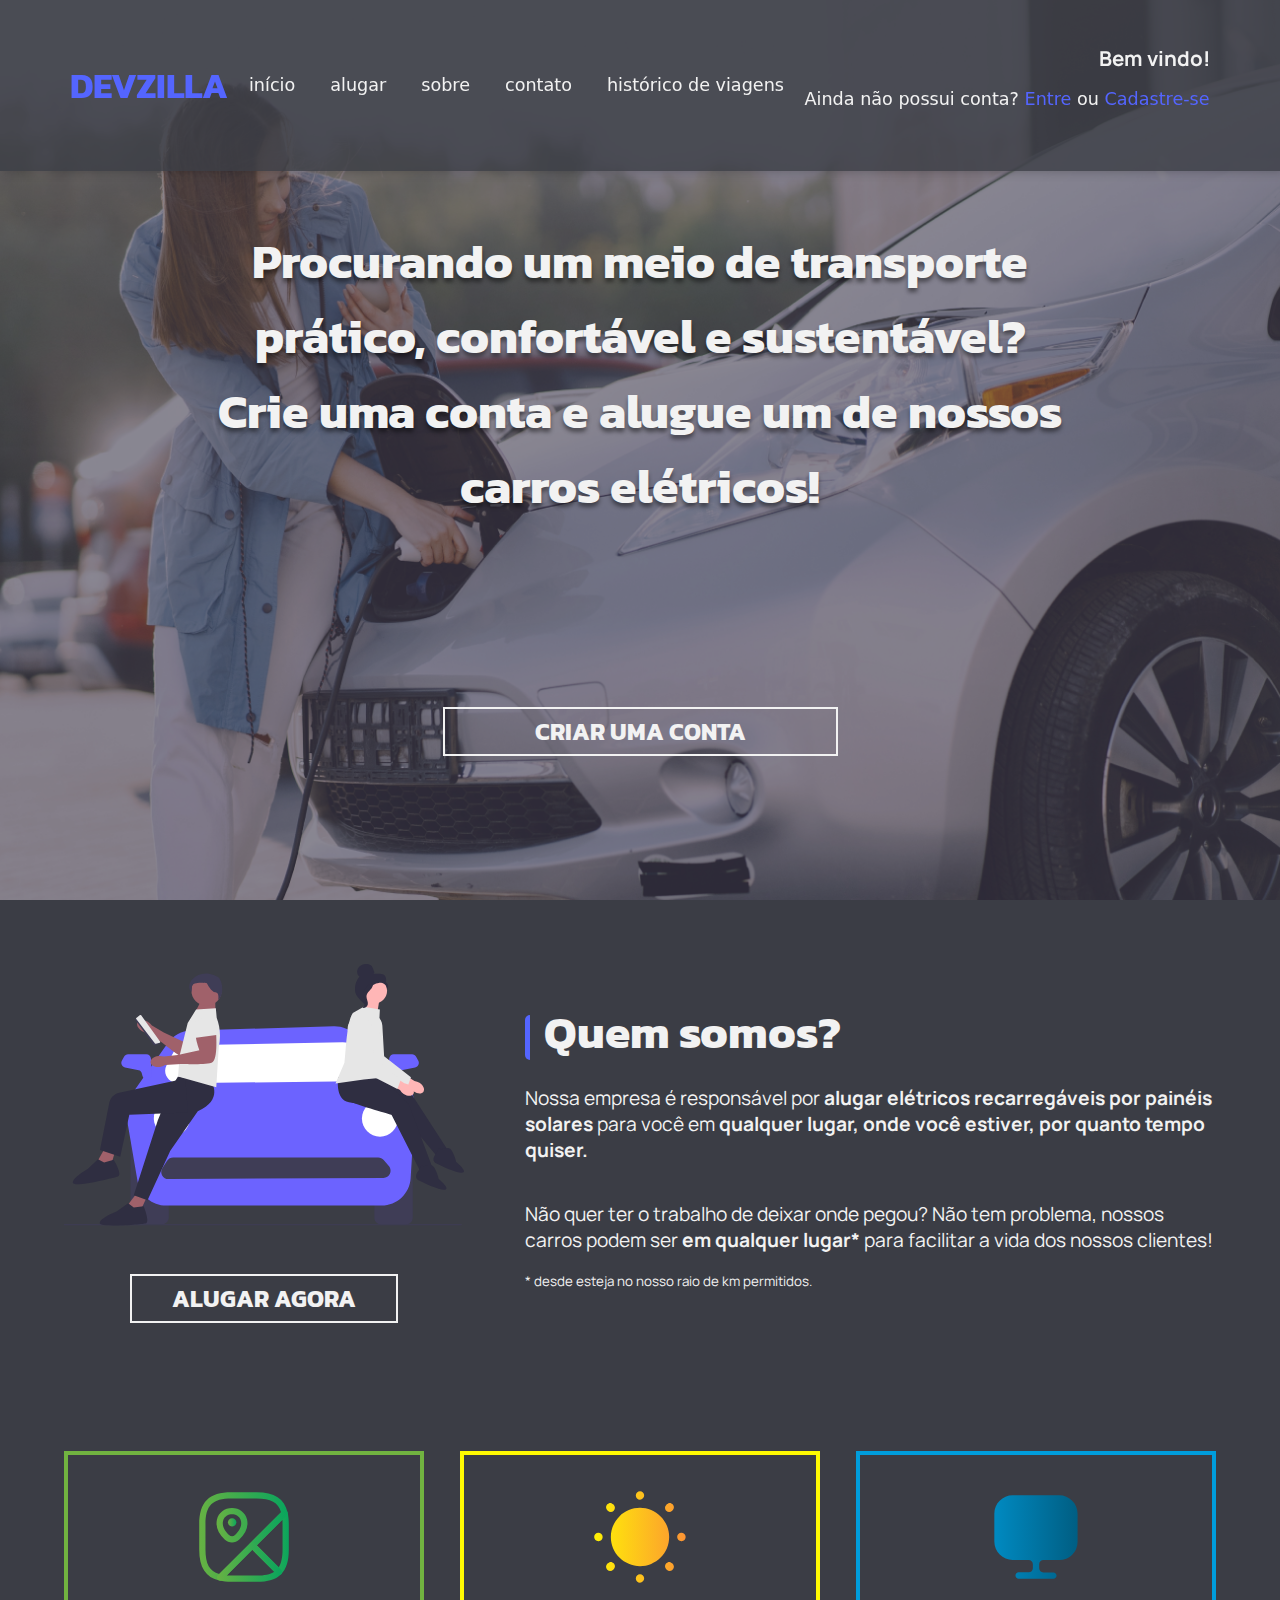
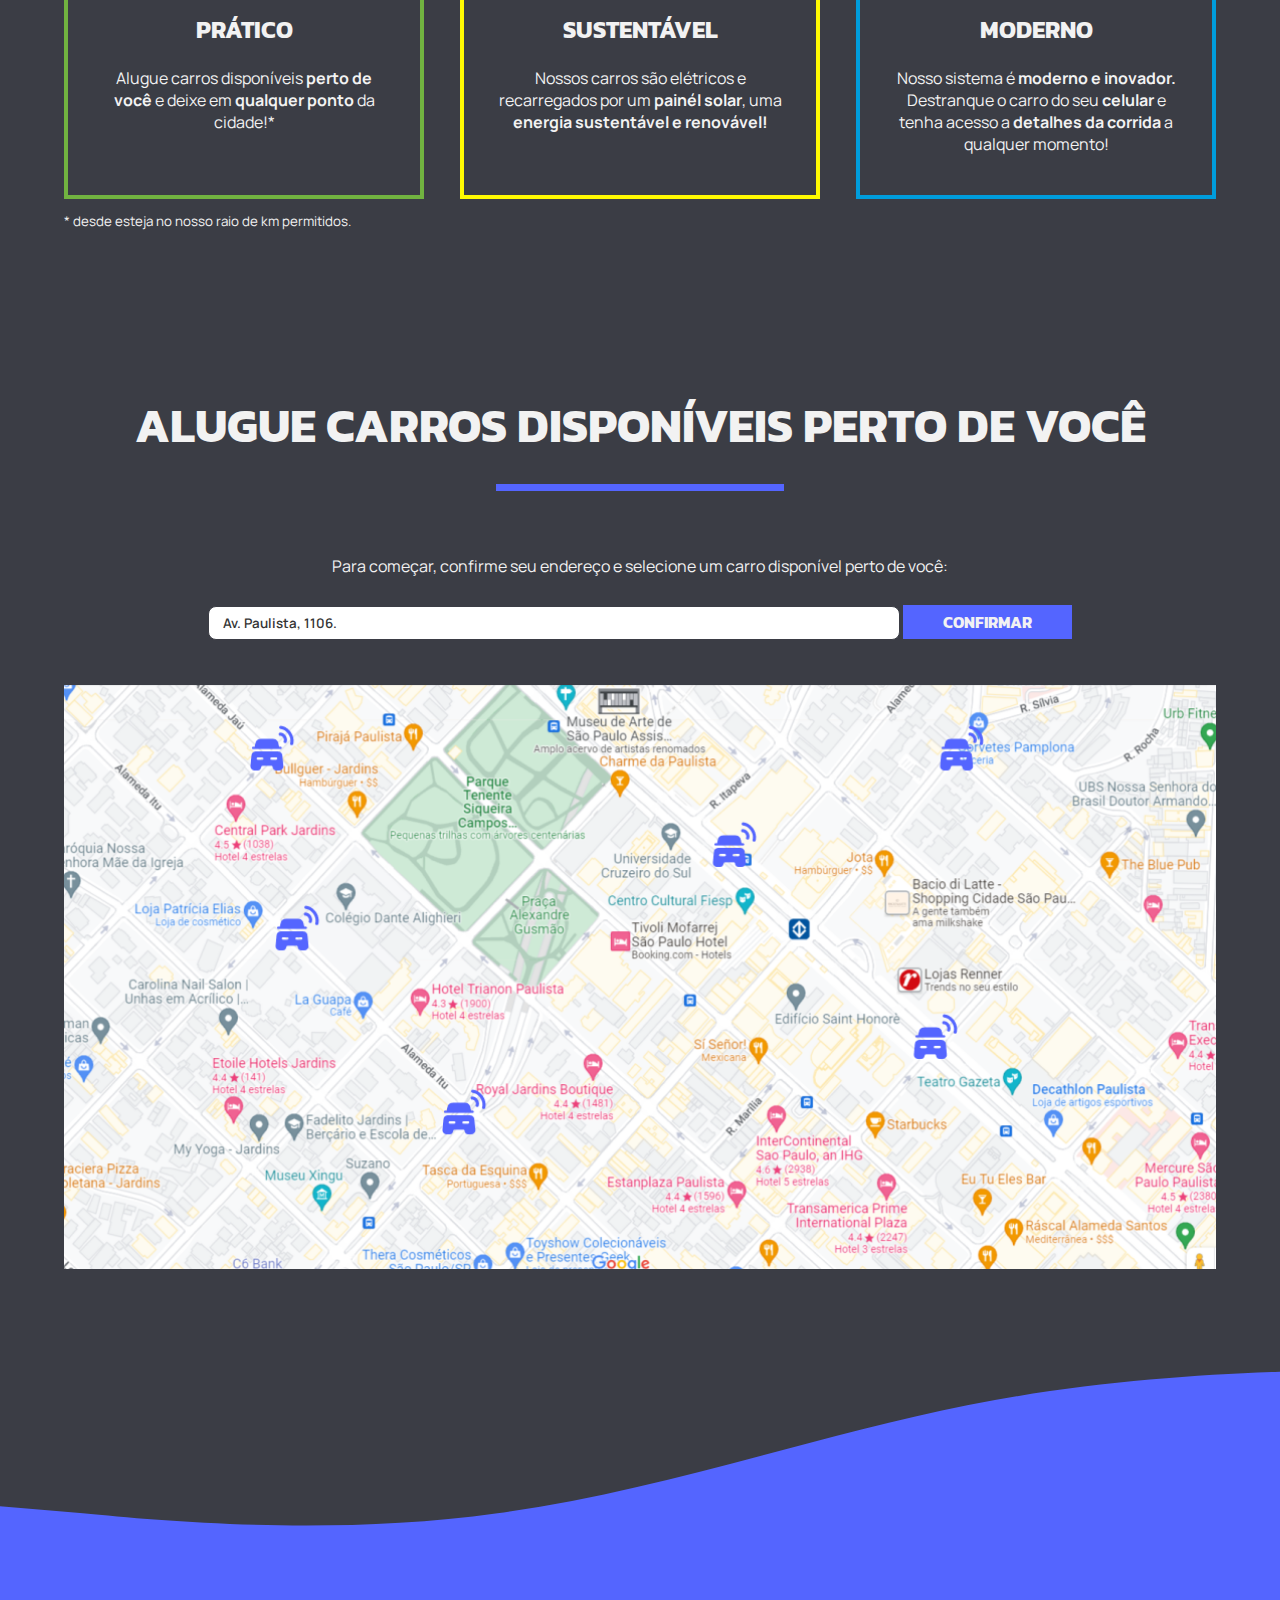
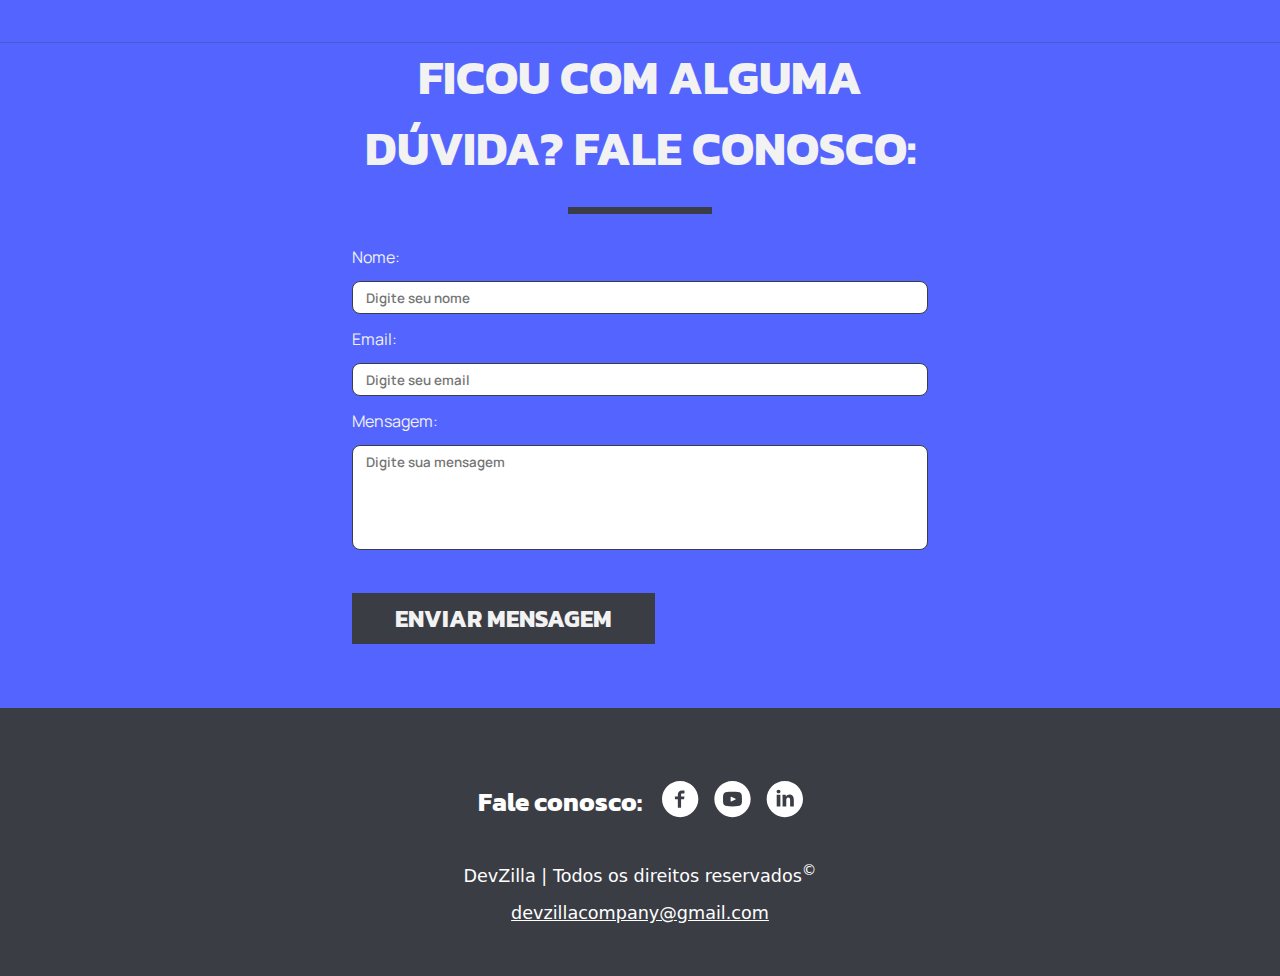
==== Front/index.html @ 0ab96262 "começo do modal de confirmação" ====
<!DOCTYPE html>
<html lang="pt-br">
    <head>
        <meta charset="UTF-8">
        <meta http-equiv="X-UA-Compatible" content="IE=edge">
        <meta name="viewport" content="width=device-width, initial-scale=1.0">
        <link rel="stylesheet" type="text/css" href="css/header_footer.css">
        <link rel="stylesheet" type="text/css" href="css/main.css">
        <link rel="stylesheet" type="text/css" href="css/modal.css">
        <title>Document</title>
    </head>
    <body>
        <header>
            <h1 class="logo">DEVZILLA</h1>

            <nav class="row btns_menu">
                
                <input type="checkbox" id="menu" />
                <div class="hamburguer">

                    <button class="btn btn_menu">
                        <!-- não tem como estilizar um botao só quando ele ta pressionado ou nao no css puro, o checkbox 
                        é uma "gambiarra" que permite estilizar mostrando o menu se estiver clicado e escondendo se não tiver -->

                        <label for="menu">
                            <span></span>
                            <span></span>
                            <span></span>
                        </label>
                    </button>

                </div>

                <ul>
                    <li><a href="index.html">início</a></li>
                    <li><a href="#">alugar</a></li>
                    <li><a href="index.html#sobre">sobre</a></li>
                    <li><a href="index.html#contato">contato</a></li>
                    <li><a href="historico.html">histórico de viagens</a></li>
                </ul>
            </nav>

            <section>
                <h3>Bem vindo!</h3>
                <p>Ainda não possui conta? <a href="login.html">Entre</a> ou <a href="cadastro.html">Cadastre-se</a></p>
            </section>
        </header>

        <div id="fade" class="hide"></div>
        <modal id="modal" class="hide">
            <section class="container">

                <section id="header">
                    <div></div>
                    <h1 id="title">Alugar carro elétrico</h1>
                    <button class="close-modal">
                        <div></div>
                        <div></div>
                    </button>
                </section>

                <section id="content">
                    <div id="andamento">
                        <h2 class="done">Confirmar carro</h2>
                        <h2>Informações adicionais</h2>
                        <h2>Pagamento</h2>
                        <h2>Retirar veículo</h2>
                    </div>

                    <div id="confirmar_carro">
                        <h2>Carro selecionado:</h2>

                        <div class="wrap_img">
                            <img src="img/car.png" id="carro_selecionado">
                        </div>

                        <div class="wrap_info border">
                            <div>
                                <img src="img/icons/car.svg">
                                <p><strong>modelo:</strong> audi e-tron sportback</p>
                            </div>

                            <div>
                                <img src="img/icons/battery.svg">
                                <p><strong>duração da bateria:</strong> 60h</p>
                            </div>

                            <div>
                                <img src="img/icons/sign.svg">
                                <p><strong>placa:</strong> AAA123</p>
                            </div>
                        </div>

                        <div class="wrap_info">
                            <div>
                                <img src="img/icons/calendar.svg">
                                <p><strong>km rodados:</strong> 2988km</p>
                            </div>

                            <div>
                                <img src="img/icons/distance.svg">
                                <p><strong>distância de mim:</strong> 450m</p>
                            </div>

                            <div>
                                <span class="cor_icon"></span>
                                <p><strong>cor:</strong> roxo</p>
                            </div>
                        </div>

                        <div class="endereco">
                            <img src="img/icons/location.svg">
                            <p><strong>Endereço de encontro:</strong> Av. Paulista, 1106  <span>(a 450m de distância)</span></p>
                        </div>
                    </div>
                </section>

                <section id="footer">
                    <button class="btn btn_border border_black close-modal">ESCOLHER OUTRO ENDEREÇO</button>
                    <button class="btn btn_black" id="confirmar_carro">CONTINUAR</button>
                </section>
                
            </section>
        </modal>

        <main>
            <section id="banner">
                <div id="bg_banner">
                    <h1>Procurando um meio de transporte prático, confortável e sustentável? <br>
                        Crie uma conta e alugue um de nossos carros elétricos!</h1>

                    <a href="cadastro.html" class="btn btn_border">CRIAR UMA CONTA</a>
                </div>
                <div id="mask_banner"></div>
            </section>

            <section id="sobre" class="container">
                <div class="row">
                    <div class="column">
                        <img src="img/ill_car.svg">
                        <a href="#aluguel" class="btn btn_border">ALUGAR AGORA</a>
                    </div>

                    <div class="column">
                        <h1>Quem somos?</h1>
                        <p>Nossa empresa é responsável por <strong>alugar elétricos recarregáveis por painéis solares</strong> para você em <strong>qualquer lugar, onde você estiver, por quanto tempo quiser.</strong> </p>

                        <p>Não quer ter o trabalho de deixar onde pegou? Não tem problema, nossos carros podem ser <strong> em qualquer lugar*</strong> para facilitar a vida dos nossos clientes!</p>

                        <small>* desde esteja no nosso raio de km permitidos.</small>
                    </div>
                </div>
            </section>

            <section id="cards" class="container">
                <div class="row">
                    <article class="card" id="pratico">
                        <img src="img/map.svg">
                        <h2>PRÁTICO</h2>
                        <p>Alugue carros disponíveis <strong>perto de você</strong> e deixe em <strong>qualquer ponto</strong> da cidade!*</p>
                    </article>

                    <article class="card" id="sustentavel">
                        <img src="img/sun.svg">
                        <h2>SUSTENTÁVEL</h2>
                        <p>Nossos carros são elétricos e  recarregados por um <strong>painél solar</strong>, uma <strong>energia sustentável e renovável!</strong></p>
                    </article>

                    <article class="card" id="moderno">
                        <img src="img/monitor.svg">
                        <h2>MODERNO</h2>
                        <p>Nosso sistema é <strong>moderno e inovador.</strong> Destranque o carro do seu <strong>celular</strong> e tenha acesso a <strong>detalhes da corrida</strong> a qualquer momento!</p>
                    </article>

                    <small>* desde esteja no nosso raio de km permitidos.</small>
                </div>
            </section>

            <section id="aluguel" class="container">
                <h1 class="line_after">ALUGUE CARROS DISPONÍVEIS PERTO DE VOCÊ</h1>

                <p>Para começar, confirme seu endereço e selecione um carro disponível perto de você:</p>
                <input type="text" value="Av. Paulista, 1106." placeholder="Digite um endereço de origem">
                <button class="btn btn_purple open-modal">Confirmar</button>

                <img src="img/mapa1.png" class="open-modal">
            </section>

            <section id="contato" class="container">
                <form>
                    <h1 class="line_after">FICOU COM ALGUMA DÚVIDA? FALE CONOSCO:</h1>

                    <label for="nome">Nome:</label>
                    <input type="text" placeholder="Digite seu nome" id="nome">

                    <label for="nome">Email:</label>
                    <input type="text" placeholder="Digite seu email" id="email">

                    <label for="mensagem">Mensagem:</label>
                    <textarea id="mensagem" placeholder="Digite sua mensagem" rows="5"></textarea>

                    <a href="#" class="btn btn_black">ENVIAR MENSAGEM</a>
                </form>
            </section>
        </main>

        <footer>

            <div class="row">
                <h2>Fale conosco:</h2>
                <ul class="social_media">
                    <li><a href="#"><img src="img/icons/icon_fb.svg"></a></li>
                    <li><a href="https://www.youtube.com/channel/UC4sgDWUic84nLQgW5AKZtiw" target="_blank"><img src="img/icons/icon_yt.svg"></a></li>
                    <li><a href="#"><img src="img/icons/icon_linkedin.svg"></a></li>
                </ul>
            </div>

            <p>DevZilla | Todos os direitos reservados<sup>©</sup></p>
            <a href="mailto:devzillacompany@gmail.com">devzillacompany@gmail.com</a>

        </footer>

        <script src="js/script.js"></script>
    </body>
</html>
---- Front/css/header_footer.css ----
header, footer{ padding: 3em; font: 110% system-ui; }

header{ 
    position: fixed;
    width: 100vw;
    box-sizing: border-box;
    background: rgba(59, 61, 69, 0.8);
    box-shadow: 4px 0px 10px rgba(0, 0, 0, 0.25);
    z-index: 99999;
    transition: 0.2s;
    display: flex;
    justify-content: space-between;
    padding: 2em 4em;
    align-items: center;
}

nav ul{
    display: flex;
    gap: 30px;
}

nav ul li{
    list-style: none;
}

nav a{
    color: #F2F2F2;
    text-decoration: none;
}

header section{
    text-align: end;
}

header section a{
    color: #5465FF;
    text-decoration: none;
}

header section h3{
    font-family: 'Manrope';
    margin: 0;
}

.logo{
    color: #5465FF;
}

.row{
    display: flex;
    justify-content: space-between;
    flex-wrap: wrap;
}

header ul, footer ul{
    display: flex;
    justify-content: space-between;
    padding: 0;
    gap: 35px;
    transition: 0.25s ease-in-out;
}

ul li { list-style: none; }

header ul li a, footer ul li a{
    text-decoration: none;
    position: relative;
}

ul li a:not(.active):hover{ font-weight: 600; }

/* esse item é o "risquinho" que fica depois do link quando passa o mouse em cima */
header ul li a::before{
    content: "";
    position: absolute;
    display: block;
    width: 100%;
    height: 2.5px;
    bottom: -5px;
    left: 0;
    /* background: linear-gradient(90deg, #005BAA -8.15%, rgba(0, 91, 170, 0.984375) -8.14%, #042B4D 110.27%); */
    background: #5465FF;
    transform: scaleX(0);
    transition: transform 0.3s ease;
}

footer ul li a::before{ background: #fff; }

ul li a:hover::before, ul li a.active::before{
    transform: scaleX(1);
}

a.active{
    background: #5465FF;
    font-weight: 800;
}

header .btn{
    background: #5465FF;
    width: 20%;
    border-radius: 0;
    height: 38px;
    position: relative;
    top: -2px;
    right: -2px;
    transition: .3s;
    margin: 0;
    cursor: pointer;
    border-style: none;
}

.btn:hover{ opacity: .8; }

/* O ÍCONE DO MENU HAMBURGUER VAI FICAR ESCONDIDO EM TELAS MAIORES */
.btn-menu, .hamburguer{ display: none; }

#menu{
    position: absolute;
    opacity: 0;
}

.hamburguer label{
    cursor: pointer;
    position: relative;
    display: block;
    height: 30px;
    width: 40px;
}

.hamburguer label span{
    position: absolute;
    display: block;
    height: 5px;
    width: 100%;
    border-radius: 30px;
    background: #fff;
    transition: 0.25s ease-in-out;
  }

.hamburguer label span:nth-child(1){ top: 0; }
  
.hamburguer label span:nth-child(2){ top: 12.5px; }
  
.hamburguer label span:nth-child(3){ bottom: 0; }

#menu:checked + .hamburguer button label span:nth-child(1){
    transform: rotate(45deg);
    top: 12px;
}

#menu:checked + .hamburguer button label span:nth-child(2){ opacity: 0; }
  
#menu:checked + .hamburguer button label span:nth-child(3){
    transform: rotate(-45deg);
    top: 12px;
}

footer{
    background: #3B3D45;
    color: #fff !important;
    text-align: center;
}

/* main{ padding-top: 250px; } */

footer a, footer h2{ color: #fff; }

footer .row{
    justify-content: center;
    align-items: center;
    gap:20px;
}

.social_media{ gap: 15px; }

footer p{ 
    text-align: center; 
    color: #fff;
}

/* Medium devices (landscape tablets, 768px and up) */
@media screen and (max-width: 992px) {
    header ul{ display: none; }
    header section{ display: none; }

    header .btn img, .hamburguer span{
        width: 35px;
        height: 35px;
    }

    header .btn{
        width: 70px;
        padding: 7px;
        height: 70px;
        display: flex;
        justify-content: center;
        align-items: center;
    }
    
    header .row:not(.btns_menu){
        justify-content: center;
        align-items: center;
        height: fit-content;
    }

    .logo{
        font-size: 80px;
        line-height: 112.61px;
        margin: 0;
    }

    header{
        flex-direction: column;
        background: rgba(59, 61, 69, .97);
    }

    nav.row.btns_menu {
        align-self: baseline;
        width: 100%;
    }

    /* header, footer{ padding: 2rem; } */

    .hamburguer{ 
        display: block;
        margin-left: auto;
    }

    #menu:checked ~ ul{
        display: flex !important;
        flex-direction: column;
        justify-content: center;
        align-items: center;
        margin-top: -50px;
        gap: 10px;
        width: 100%;
    }

    header ul li{
        width: 100%;
        text-align: center;
    }

    header ul li a{
        font-size: 2em;
    }
}

/* Small devices (portrait tablets and large phones, 600px and up) */
@media screen and (max-width: 768px) {
    footer .row{
        justify-content: center;
    }
}

/* Extra small devices (phones, 600px and down) */
@media screen and (max-width: 600px) {
    .logo {
        font-size: 65px;
    }

    header, footer{
        padding: 2rem;
    }

    header ul li a {
        font-size: 1.5em;
    }

    header .btn {
        width: 50px;
        height: 50px;
    }

    .hamburguer label{
        height: 20px;
        width: 30px;
    }

    .hamburguer label span:nth-child(2) {
        top: 7.4px;
    }

    #menu:checked + .hamburguer button label span{
        top: 8px !important;
    }
}
---- Front/css/main.css ----
@import url('https://fonts.googleapis.com/css?family=Manrope:300,400,500i,600,700,900,900i&display=swap');
@import url('https://fonts.googleapis.com/css?family=Kanit:300,400,500i,600,700,800,900,900i&display=swap');

body{
    background: #3B3D45;
    margin: 0;
    font-family: 'Manrope';
    color: #F2F2F2;
}

h1, h2, h3{
    font-family: 'Kanit';
}

#bg_banner{
    background-image: url('../img/banner.png') ;
    min-height: 700px;
    background-attachment: fixed;
    background-position: center;
    background-repeat: no-repeat;
    background-size: cover;
    height: 100vh;
    width: 100%;
    display: flex;
    align-items: center;
    justify-content: center;
    flex-direction: column;
}

#banner{
    position: relative;
}

#mask_banner{
    height: 100%;
    position: absolute;
    background: rgba(63, 61, 86, 0.55);
    width: 100%;
    top: 0;
}

#bg_banner *{
    z-index: 3;
}

#bg_banner h1{
    text-shadow: 0px 4px 4px rgba(0, 0, 0, 0.445);
    font-size: 48px;
    line-height: 75px;
    text-align: center;
    padding: 4em 6em;
    padding-bottom: 0;
}

.btn{
    text-decoration: none;
    font-family: 'Kanit';
    font-weight: 700;
    font-size: 1.5em;
    display: inline-block;
    margin: auto;
    padding: 5px 40px;
    text-transform: uppercase;
}

.btn, a{
    transition: .4s;
}

.btn_border{
    color: #f2f2f2;
    border: solid 2px #f2f2f2;
    background: transparent;
}

.border_black{
    border: solid 3px #3B3D45;
    color: #3B3D45;
}

.btn_purple{
    background-color: #5465FF;
    color: #f2f2f2;
    border-style: none;
}

#aluguel .btn_purple{
    font-size: 1em;
}

#banner .btn{
    padding: 5px 90px;
}

.btn_border:hover{
    background: #f2f2f2;
    color: #000;
    color: rgba(0, 0, 0, 0.5);
}

.border_black:hover{
    background: #3B3D45;
    color: #F2F2F2;
    opacity: 1;
}

#banner .btn{
    margin-bottom: 6em;
}

.container{
    padding: 4em;
}

#sobre .column:nth-child(2){
    width: 60%;
}

.column {
    display: flex;
    flex-direction: column;
}

#sobre img{
    margin-bottom: 3em;
}

#sobre h1{
    font-size: 46px;
    line-height: 69px;
    margin: 0;
}

#sobre h1::before{
    content: '';
    height: 45px;
    width: 5px;
    background-color: #5465FF;
    display: inline-block;
    position: relative;
    bottom: -12px;
    margin-right: .3em;
    border-radius: 5px 0 0 5px;
}

#sobre p{
    font-size: 1.2em;
}

.container .row{
    align-items: center;
}

.card{
    width: 25%;
    text-align: center;
    padding: 2em;
    height: 100%;
}

#pratico{ border: solid 4px #71B340; }

#sustentavel{ border: solid 4px #FFFA01; }

#moderno{ border: solid 4px #009DDC; }

.card p{
    height: 5em;
}

#cards small{
    margin-top: 1em;
    width: 100%;
}

.line_after{
    font-size: 47px;
    text-align: center;
}

.line_after::after{
    display: block;
    content: '';
    background: #5465FF;
    height: 7px;
    width: 25%;
    margin: .5em auto;
}

#aluguel{
    text-align: center;
}

#aluguel p{
    margin-top: 4em;
}

input, textarea{
    outline: none;
    padding: .5em 1em;
    border-radius: 8px;
    margin: 1em 0;
    font-family: 'Manrope';
    font-weight: 600;
    color: #333;
    resize: none;
    border: solid 1px #3B3D45;
    box-sizing: border-box;
}

#aluguel input{
    width: 60%;
}

#aluguel img{
    margin: 2em 0;
}

#contato {
    background-image: url('../img/wave.svg');
    background-size: cover;
    display: flex;
    align-items: center;
    justify-content: center;
    padding-top: 15em;
}

#contato form{
    width: 50%;
}

#contato form input, #contato form textarea{
    width: 100%;
}

label{
    display: block;
}

#contato .line_after::after{
    background-color: #3B3D45;
}

.btn_black{
    background: #3B3D45;
    color: #F2F2F2;
    border: solid 3px #3B3D45;
}

.btn_black:hover{
    border: solid 3px #3B3D45;
    background: #f2f2f2;
    color: #3B3D45;
}

#contato .btn{
    margin-top: 1em;
}

@media screen and (max-width: 1300px) {
    #aluguel img{
        width: 100%;
    }

    #bg_banner h1{
        padding: 4em;
        padding-bottom: 0;
    }
}

@media screen and (max-width: 992px) {
    #bg_banner h1{
        padding: 8em 2em;
        padding-bottom: 0;
    }

    #bg_banner{
        min-height: 900px;
    }

    .container .row{
        justify-content: center;
    }

    #sobre .row{
        flex-direction: column-reverse;
    }

    #sobre .column:nth-child(2){
        width: 100%;
        margin-bottom: 4em;
    }

    .card{
        /* padding: 1em; */
        /* min-height: fit-content; */
        width: 50%;
        margin-bottom: 2em;
    }

    .card p {
        height: 8em;
    }

    .card img{
        width: 30%;
    }

    #cards small{
        text-align: center;
    }

    #contato form{
        width: 100%;
    }
}

/* Small devices (portrait tablets and large phones, 600px and up) */
@media screen and (max-width: 768px) {
    #bg_banner h1 {
        padding: 7em 1em;
        padding-bottom: 0;
        font-size: 2.5em;
        line-height: normal;
    }

    #banner .btn {
        padding: 5px 50px;
    }

    .line_after{
        font-size: 35px;
    }

    .card{
        width: 100%;
    }

    .card p {
        height: auto;
    }

    #aluguel input {
        width: 100%;
    }
        
}

@media screen and (max-width: 600px){
    .container {
        padding: 2em;
    }

    #contato .btn {
        margin-top: 1em;
        margin-bottom: 2em;
    }

    #sobre img {
        width: 100%;
    }
}

@media screen and (max-width: 500px) {
    #bg_banner h1 {
        font-size: 2em;
        line-height: 1.3em;
        padding: 10em 1em;
        padding-bottom: 0;
    }

    #bg_banner {
        min-height: 800px;
    }

    footer h2{
        margin-bottom: 0;
    }
}
---- Front/css/modal.css ----
#fade {
    position: fixed;
    top: 0;
    left: 0;
    width: 100%;
    height: 100%;
    background-color: rgba(0, 0, 0, 0.6);
    z-index: 500000;
}

#modal {
    position: fixed;
    left: 50%;
    top: 50%;
    transform: translate(-50%, -50%);
    width:60%;
    max-width: 90%;
    background-color: #fff;
    z-index: 1000000;
    color: #3B3D45;
}

#fade,
#modal {
    transition: 0.5s;
    opacity: 1;
    pointer-events: all;
}

#modal.hide,
#fade.hide {
    opacity: 0;
    pointer-events: none;
}

#modal.hide {
  top: 0;
}
#modal form{
    display: flex;
    flex-direction: column;
}
#modal form > div{
    display: flex;
    flex-direction: column;
    margin-top: 10px;
}
#modal form input, #modal form select, #modal form textarea{
    padding: 0;
    /* height: 4vh; */
    font-size: 1rem;
    border-radius: 7px;
    padding: 0px 10px;
    margin-top: 10px;
}
#modal form textarea{
    height: 25vh;
    max-height: 25vh;
    resize: vertical;
    overflow-y: scroll;
    padding-top: 10px;
}

#header .close-modal{
    width: 45px;
    height: 45px;
    border-radius: 50%;
    border: solid 2px #3B3D45;
    background: transparent;
    display: flex;
    align-items: center;
    justify-content: center;
    flex-direction: column;
    padding: 10px;
    cursor: pointer;
}

#header .close-modal div{
    width: 100%;
    transform: rotate(45deg);
    height: 1px;
    background-color: #3B3D45;
    /* position: absolute; */
    top: 0;
    box-sizing: border-box;
    position: relative;
}

#header .close-modal div:nth-child(2){
    transform: rotate(-46deg);
}

#header, #footer{
    display: flex;
    align-items: center;
    justify-content: space-between;
}

#title{
    font-size: 45px;
    margin: 0;
}

#andamento{
    display: flex;
    justify-content: space-between;
    align-items: flex-end;
    gap: 20px;
}

#andamento h2{
    font-weight: 300;
    text-align: center;
    width: 25%;
    line-height: 1.2em;
}

#andamento h2::after{
    content: '';
    display: block;
    width: 100%;
    height: 7px;
    margin-top: 10px;
    background: #D9D9D9;
}

#andamento h2.done::after{
    background: #5465FF;
}

#confirmar_carro{
    display: flex;
    flex-wrap: wrap;
}

#confirmar_carro h2{
    width: 100%;
}

#modal .wrap_img{
    width: 33%;
}

.wrap_img img{
    width: 100%;
}

.wrap_info{
    width: 33%;
}

.wrap_info div, .endereco{
    display: flex;
    align-items: center;
    margin-bottom: 1em;
    padding: 0 1.5em;
    gap: 20px;
}

.border{
    border-right: solid 1px #777777;
}

.wrap_info p{ 
    margin: 0; 
    font-size: 1em;
}

.wrap_info strong{
    font-size: 1.2em;
}

.wrap_info img{
    width: 25px;
}

.cor_icon{
    display: inline-block;
    width: 25px;
    height: 25px;
    border-radius: 50%;
    background: #5465FF;
}

.endereco p{
    font-size: 1.5em;
}

.endereco span{
    font-size: .7em;
}

#footer{
    margin-top: 2em;
}

#footer .btn{
    margin: initial !important;
    font-size: 1.1em;
}
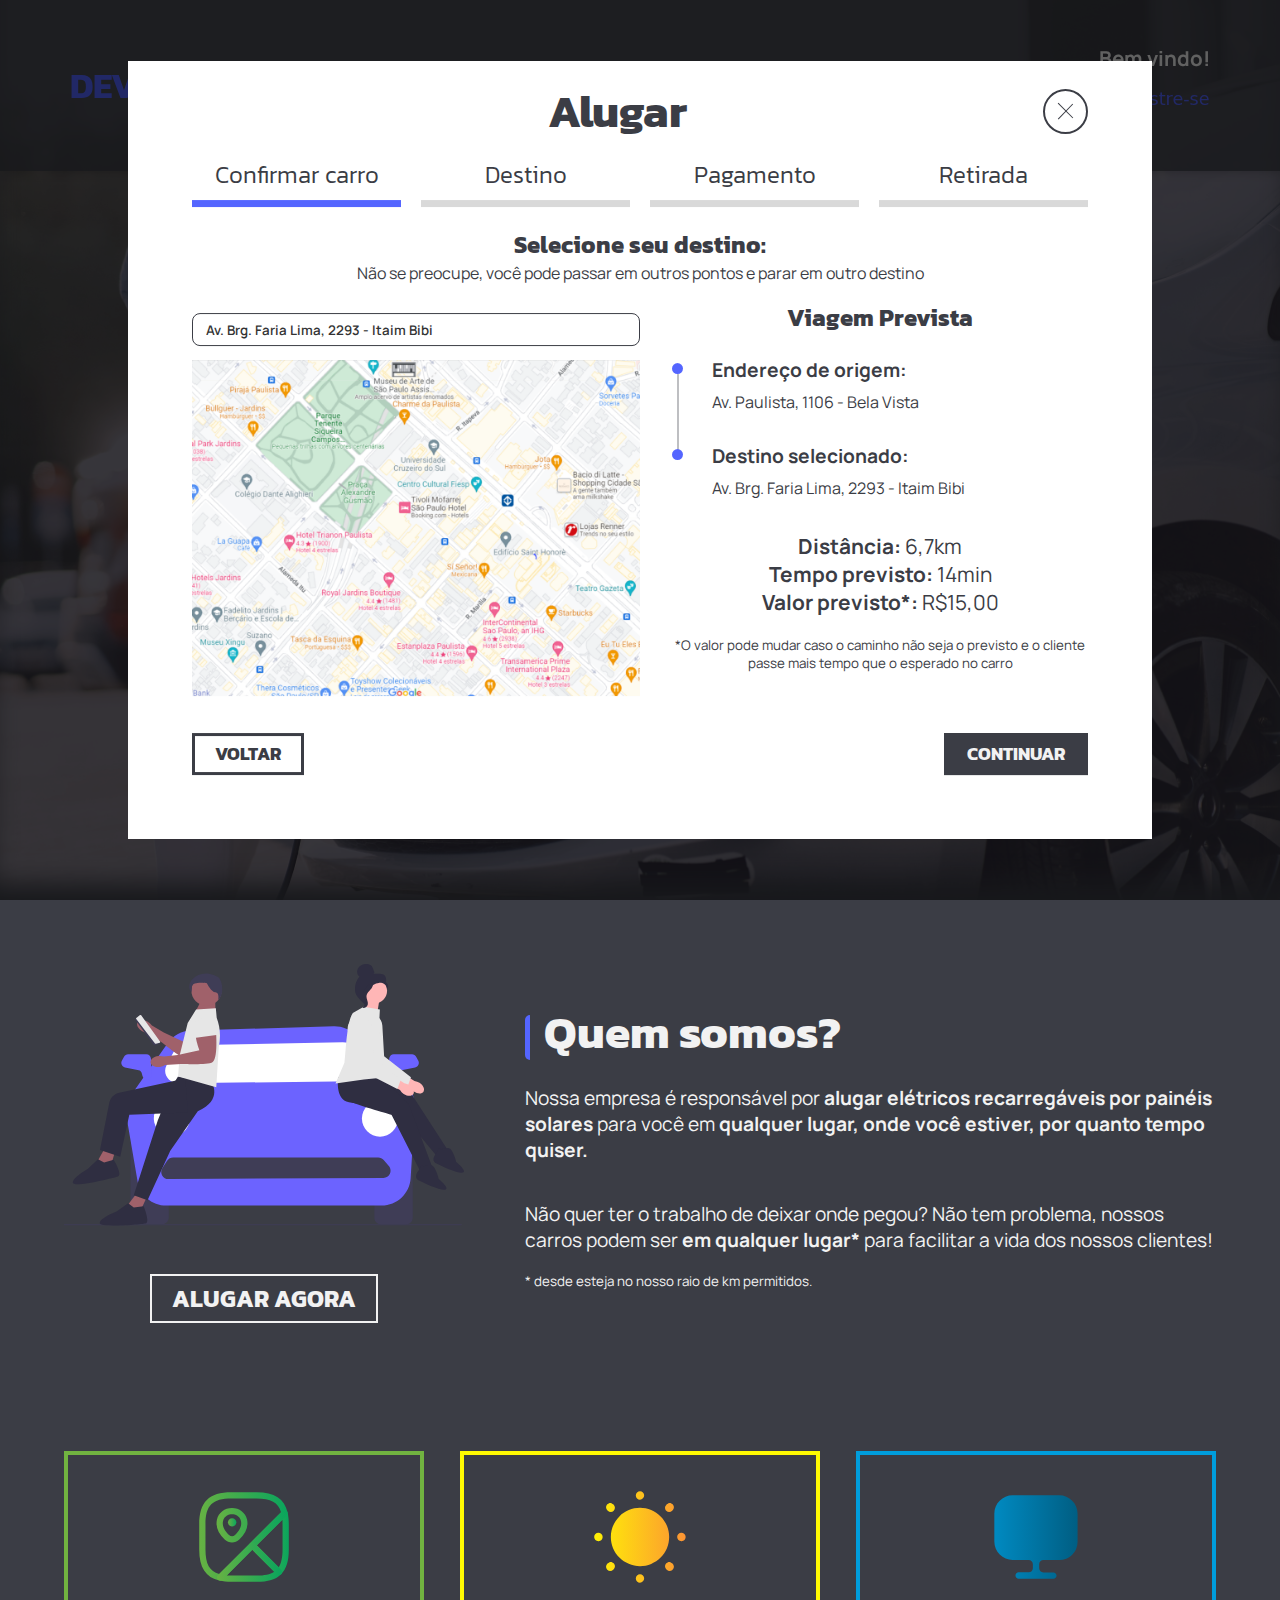
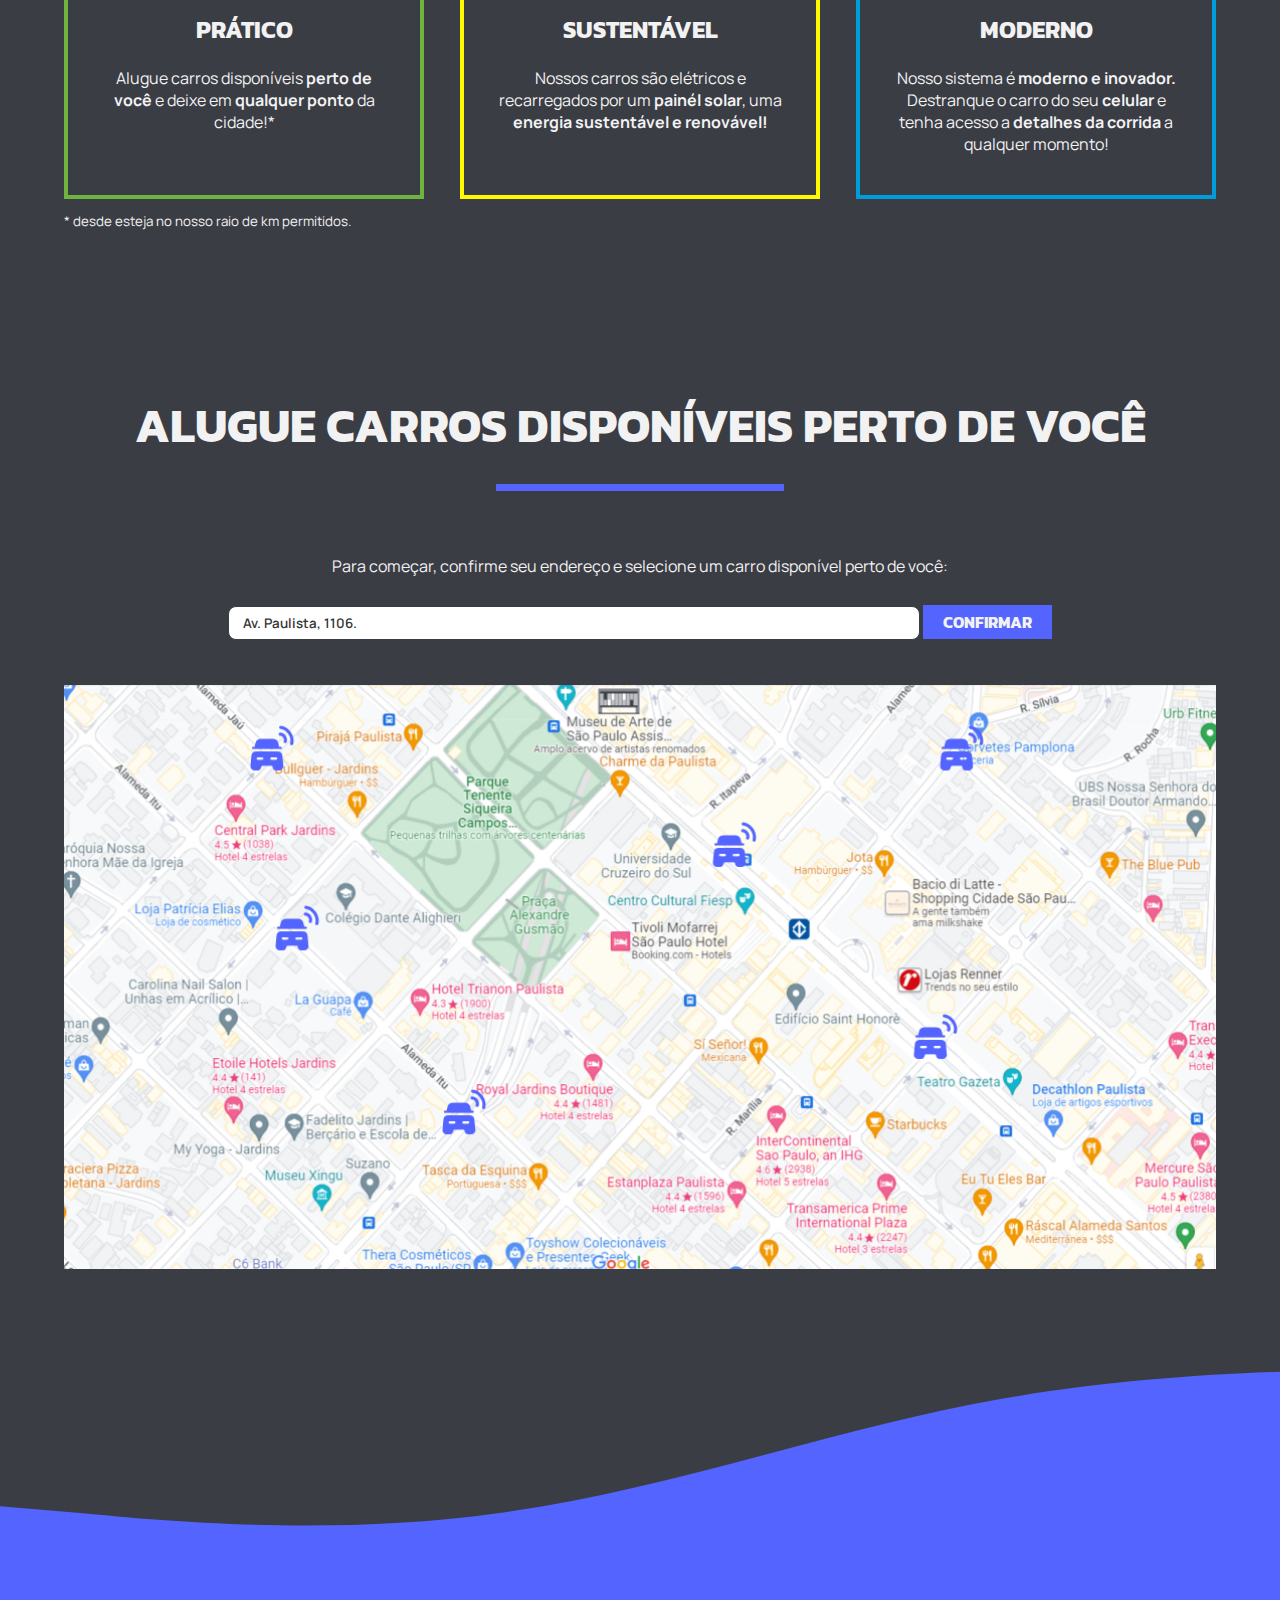
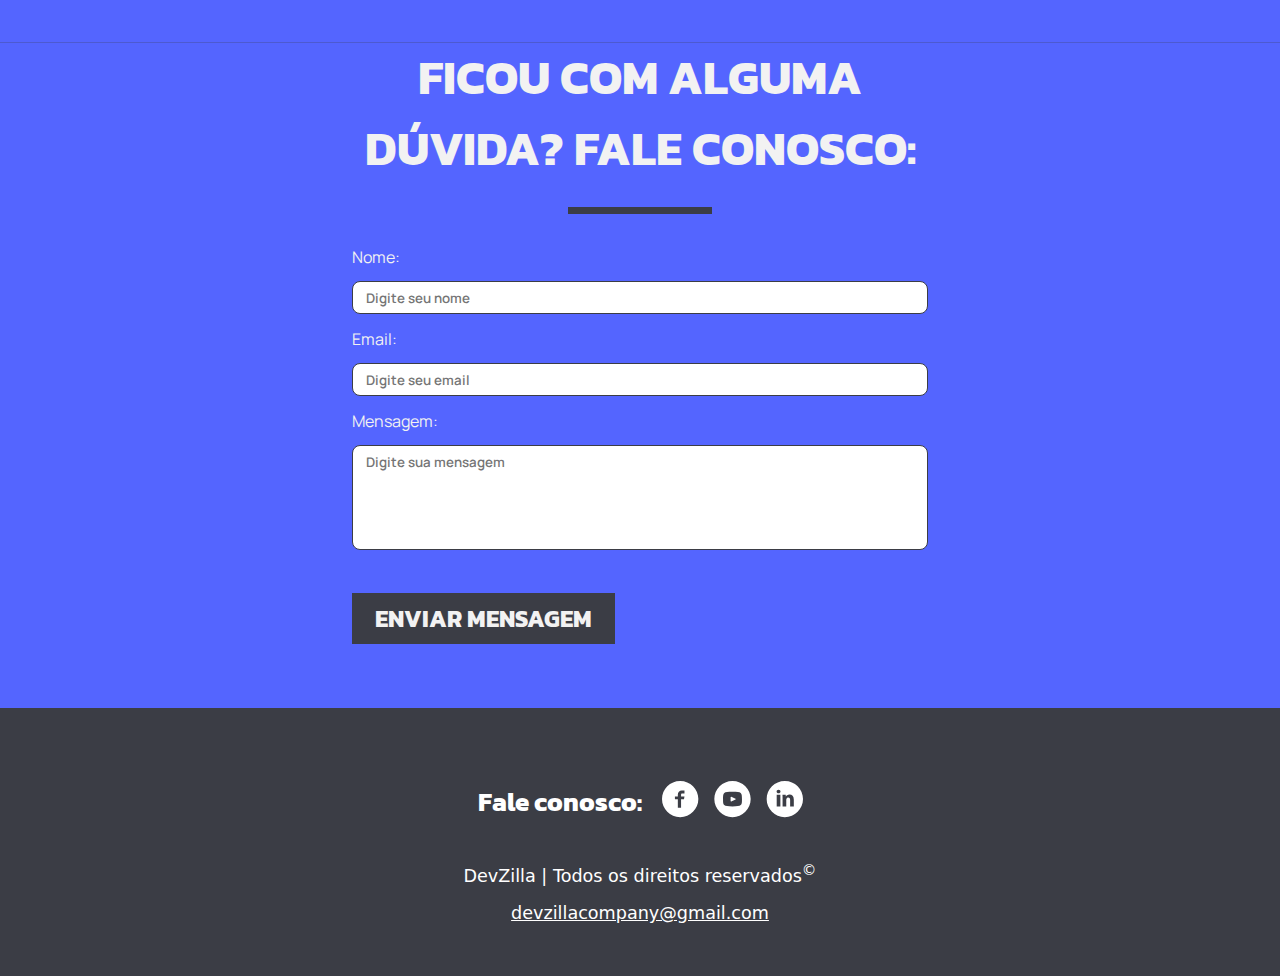
==== commit 76dc4fa2: "seçoes confirmar carro e destino completas e responsivas" ====
--- a/Front/index.html
+++ b/Front/index.html
@@ -46,13 +46,13 @@
             </section>
         </header>
 
-        <div id="fade" class="hide"></div>
-        <modal id="modal" class="hide">
+        <div id="fade" class=""></div>
+        <modal id="modal" class="">
             <section class="container">
 
                 <section id="header">
-                    <div></div>
-                    <h1 id="title">Alugar carro elétrico</h1>
+                    <div class="space"></div>
+                    <h1 id="title">Alugar</h1>
                     <button class="close-modal">
                         <div></div>
                         <div></div>
@@ -62,12 +62,12 @@
                 <section id="content">
                     <div id="andamento">
                         <h2 class="done">Confirmar carro</h2>
-                        <h2>Informações adicionais</h2>
+                        <h2>Destino</h2>
                         <h2>Pagamento</h2>
-                        <h2>Retirar veículo</h2>
-                    </div>
-
-                    <div id="confirmar_carro">
+                        <h2>Retirada</h2>
+                    </div>
+
+                    <div id="confirmar_carro" style="display: none;">
                         <h2>Carro selecionado:</h2>
 
                         <div class="wrap_img">
@@ -112,12 +112,119 @@
                             <img src="img/icons/location.svg">
                             <p><strong>Endereço de encontro:</strong> Av. Paulista, 1106  <span>(a 450m de distância)</span></p>
                         </div>
-                    </div>
-                </section>
-
-                <section id="footer">
-                    <button class="btn btn_border border_black close-modal">ESCOLHER OUTRO ENDEREÇO</button>
-                    <button class="btn btn_black" id="confirmar_carro">CONTINUAR</button>
+
+                        <section class="footer">
+                            <button class="btn btn_border border_black cancelar">ESCOLHER OUTRO ENDEREÇO</button>
+                            <button class="btn btn_black" id="etapa2">CONTINUAR</button>
+                        </section>
+                    </div>
+
+
+                    <div id="destino" style="display: flex;">
+
+                        <h2>Selecione seu destino:</h2>
+                        <p>Não se preocupe, você pode passar em outros pontos e parar em outro destino</p>
+
+                        <div class="wrap">
+                            <input type="text" value="Av. Brg. Faria Lima, 2293 - Itaim Bibi" placeholder="Digite um endereço de destino">
+                            <img src="img/mapa2.png">
+                        </div>
+
+                        <div class="wrap detalhes_viagem">
+
+                            <h3>Viagem Prevista</h3>
+
+                            <ul class="timeline">
+                                <li class="timeline-item">
+                                    <div class="timeline-info">
+                                        <strong>Endereço de origem: </strong>
+                                    </div>
+                                    <div class="timeline-marker"></div>
+                                    <div class="timeline-content">
+                                        Av. Paulista, 1106  - Bela Vista
+                                    </div>
+                                </li>
+
+                                <li class="timeline-item">
+                                    <div class="timeline-info">
+                                        <strong>Destino selecionado: </strong>
+                                    </div>
+                                    <div class="timeline-marker destino"></div>
+                                    <div class="timeline-content">
+                                        Av. Brg. Faria Lima, 2293 - Itaim Bibi
+                                    </div>
+                                </li>
+                            </ul>
+
+                            <p class="center itens_previsto">
+                                <strong>Distância:</strong> 6,7km <br>
+                                <strong>Tempo previsto:</strong> 14min <br>
+                                <strong>Valor previsto*:</strong> R$15,00 <br>
+                            </p>
+
+                            <small class="center">*O valor pode mudar caso o caminho não seja o previsto e o cliente passe mais tempo que o esperado no carro</small>
+
+                        </div>
+
+                        <section class="footer">
+                            <button class="btn btn_border border_black cancelar">VOLTAR</button>
+                            <button class="btn btn_black" id="etapa3">CONTINUAR</button>
+                        </section>
+                    </div>
+
+
+                    <div id="pagamento" style="display: none;">
+
+                        <h2>Selecione seu destino:</h2>
+                        <p>Não se preocupe, você pode passar em outros pontos e parar em outro destino</p>
+
+                        <div class="wrap">
+                            <input type="text" value="Av. Brg. Faria Lima, 2293 - Itaim Bibi" placeholder="Digite um endereço de destino">
+                            <img src="img/mapa2.png">
+                        </div>
+
+                        <div class="wrap detalhes_viagem">
+
+                            <h3>Viagem Prevista</h3>
+
+                            <ul class="timeline">
+                                <li class="timeline-item">
+                                    <div class="timeline-info">
+                                        <strong>Endereço de origem: </strong>
+                                    </div>
+                                    <div class="timeline-marker"></div>
+                                    <div class="timeline-content">
+                                        Av. Paulista, 1106  - Bela Vista
+                                    </div>
+                                </li>
+
+                                <li class="timeline-item">
+                                    <div class="timeline-info">
+                                        <strong>Destino selecionado: </strong>
+                                    </div>
+                                    <div class="timeline-marker destino"></div>
+                                    <div class="timeline-content">
+                                        Av. Brg. Faria Lima, 2293 - Itaim Bibi
+                                    </div>
+                                </li>
+                            </ul>
+
+                            <p class="center itens_previsto">
+                                <strong>Distância:</strong> 6,7km <br>
+                                <strong>Tempo previsto:</strong> 14min <br>
+                                <strong>Valor previsto*:</strong> R$15,00 <br>
+                            </p>
+
+                            <small class="center">*O valor pode mudar caso o caminho não seja o previsto e o cliente passe mais tempo que o esperado no carro</small>
+
+                        </div>
+
+                        <section class="footer">
+                            <button class="btn btn_border border_black cancelar">VOLTAR</button>
+                            <button class="btn btn_black" id="etapa3">CONTINUAR</button>
+                        </section>
+                    </div>
+
                 </section>
                 
             </section>
--- a/Front/css/main.css
+++ b/Front/css/main.css
@@ -37,6 +37,7 @@
     background: rgba(63, 61, 86, 0.55);
     width: 100%;
     top: 0;
+    box-shadow: inset 0px -26px 26px -10px #3b3d45;
 }
 
 #bg_banner *{
@@ -44,7 +45,8 @@
 }
 
 #bg_banner h1{
-    text-shadow: 0px 4px 4px rgba(0, 0, 0, 0.445);
+    /* text-shadow: 0px 4px 4px rgba(0, 0, 0, 0.445); */
+    text-shadow: 0px 7px 30px  rgba(0,0,0,0.75);
     font-size: 48px;
     line-height: 75px;
     text-align: center;
--- a/Front/css/modal.css
+++ b/Front/css/modal.css
@@ -14,10 +14,12 @@
     top: 50%;
     transform: translate(-50%, -50%);
     width:60%;
-    max-width: 90%;
+    max-width: 95%;
     background-color: #fff;
     z-index: 1000000;
     color: #3B3D45;
+    max-height: 95vh;
+    overflow-y: auto;
 }
 
 #fade,
@@ -53,13 +55,6 @@
     padding: 0px 10px;
     margin-top: 10px;
 }
-#modal form textarea{
-    height: 25vh;
-    max-height: 25vh;
-    resize: vertical;
-    overflow-y: scroll;
-    padding-top: 10px;
-}
 
 #header .close-modal{
     width: 45px;
@@ -90,7 +85,7 @@
     transform: rotate(-46deg);
 }
 
-#header, #footer{
+#header, .footer{
     display: flex;
     align-items: center;
     justify-content: space-between;
@@ -106,6 +101,7 @@
     justify-content: space-between;
     align-items: flex-end;
     gap: 20px;
+    margin-top: 1em;
 }
 
 #andamento h2{
@@ -113,6 +109,7 @@
     text-align: center;
     width: 25%;
     line-height: 1.2em;
+    margin: 0;
 }
 
 #andamento h2::after{
@@ -130,18 +127,17 @@
 
 #confirmar_carro{
     display: flex;
+}
+
+#confirmar_carro, #destino{
     flex-wrap: wrap;
-}
-
-#confirmar_carro h2{
-    width: 100%;
 }
 
 #modal .wrap_img{
     width: 33%;
 }
 
-.wrap_img img{
+.wrap_img img, .wrap img, .wrap input{
     width: 100%;
 }
 
@@ -190,11 +186,224 @@
     font-size: .7em;
 }
 
-#footer{
+.footer{
     margin-top: 2em;
-}
-
-#footer .btn{
+    width: 100%;
+}
+
+.footer .btn{
     margin: initial !important;
     font-size: 1.1em;
+}
+
+#modal h2, #modal p{
+    width: 100%;
+    text-align: center;
+}
+
+#destino h2 {
+    margin-bottom: 0;
+}
+
+#destino p{
+    margin-top: 0;
+}
+
+.wrap {
+    width: 50%;
+}
+
+.detalhes_viagem {
+    margin-left: 2em;
+    width: calc(50% - 2em);
+}
+
+.timeline {
+    line-height: 1.4em;
+    list-style: none;
+    margin: 0;
+    padding: 0;
+    width: 100%;
+}
+
+.timeline-item {
+    padding-left: 40px;
+    position: relative;
+}
+
+.timeline-item:last-child{
+    padding-bottom: 0;
+}
+
+.timeline-marker {
+    position: absolute;
+    top: 0; bottom: 0; left: 0;
+    width: 15px;
+}
+
+.timeline-marker::before{
+    background: #5465FF;
+    border: 3px solid transparent;
+    border-radius: 100%;
+    content: "";
+    display: block;
+    height: 5px;
+    position: absolute;
+    top: 4px; left: 0;
+    width: 5px;
+    transition: background 0.3s ease-in-out,
+            border 0.3s ease-in-out;
+}
+
+.timeline-marker:not(.destino)::after{
+    content: "";
+    width: 2px;
+    background: rgba(59, 61, 69, 0.33);
+    display: block;
+    position: absolute;
+    top: 15px; bottom: 0; left: 5px;
+    height: calc(100% + 25px);
+}
+
+.timeline-info{
+    font-size: 1.2em;
+    margin-bottom: .5em;
+}
+
+.timeline-content{
+    text-align: start;
+    margin-bottom: 2em;
+}
+
+.detalhes_viagem h3{
+    text-align: center;
+    font-size: 1.5em;
+    margin-top: 0;
+}
+
+.center{
+    text-align: center;
+    display: inline-block;
+}
+
+.itens_previsto{
+    font-size: 1.3em;
+}
+
+#modal .container{
+    padding-top: 1em;
+}
+
+@media screen and (max-width: 1300px){
+    .btn{
+        padding: 5px 20px;
+    }
+
+    #modal{
+        width: 80%;
+    }
+}
+
+@media screen and (max-width: 768px){
+    .wrap_info {
+        width: 100%;
+    }
+
+    #modal .wrap_img {
+        width: 50%;
+        margin: auto;
+    }
+
+    #andamento{
+        flex-wrap: wrap;
+        gap: 5px;
+    }
+
+    #andamento h2{
+        width: calc(50% - 5px);
+        margin-top: 0;
+        font-size: 1.1em;
+    }
+
+    .wrap_info div, .endereco{
+        padding: 0;
+    }
+
+    #modal h2 {
+        text-align: center;
+    }
+
+    #andamento h2::after{
+        height: 3px;
+    }
+
+    .border{
+        border-style: none;
+    }
+
+    .footer{
+        flex-direction: column;
+        margin-top: 0;
+    }
+
+    .footer .btn{
+        width: 100%;
+        text-align: center;
+        margin-top: 1em !important;
+        justify-content: center;
+    }
+
+    .space{
+        display: none;
+    }
+
+    #header .close-modal{
+        width: 35px;
+        height: 35px;
+    }
+
+    .wrap {
+        width: 100%;
+    }
+
+    .detalhes_viagem {
+        margin-left: 0;
+        margin-top: 2em;
+        width: 100%;
+        display: flex;
+        flex-wrap: wrap;
+        align-items: center;
+    }
+
+    .detalhes_viagem h3{
+        width: 100%;
+    }
+
+    .detalhes_viagem ul, .detalhes_viagem p{
+        width: 50% !important;
+    }
+}
+
+@media screen and (max-width: 600px){
+    #title{
+        font-size: 30px;
+    }
+
+    #modal {
+        width: 95%;
+    }
+
+    #modal .wrap_img {
+        width: 70%;
+    }
+
+    .endereco p {
+        font-size: 1.2em;
+    }
+}
+
+@media screen and (max-width: 500px){
+    .detalhes_viagem ul, .detalhes_viagem p{
+        width: 100% !important;
+    }
 }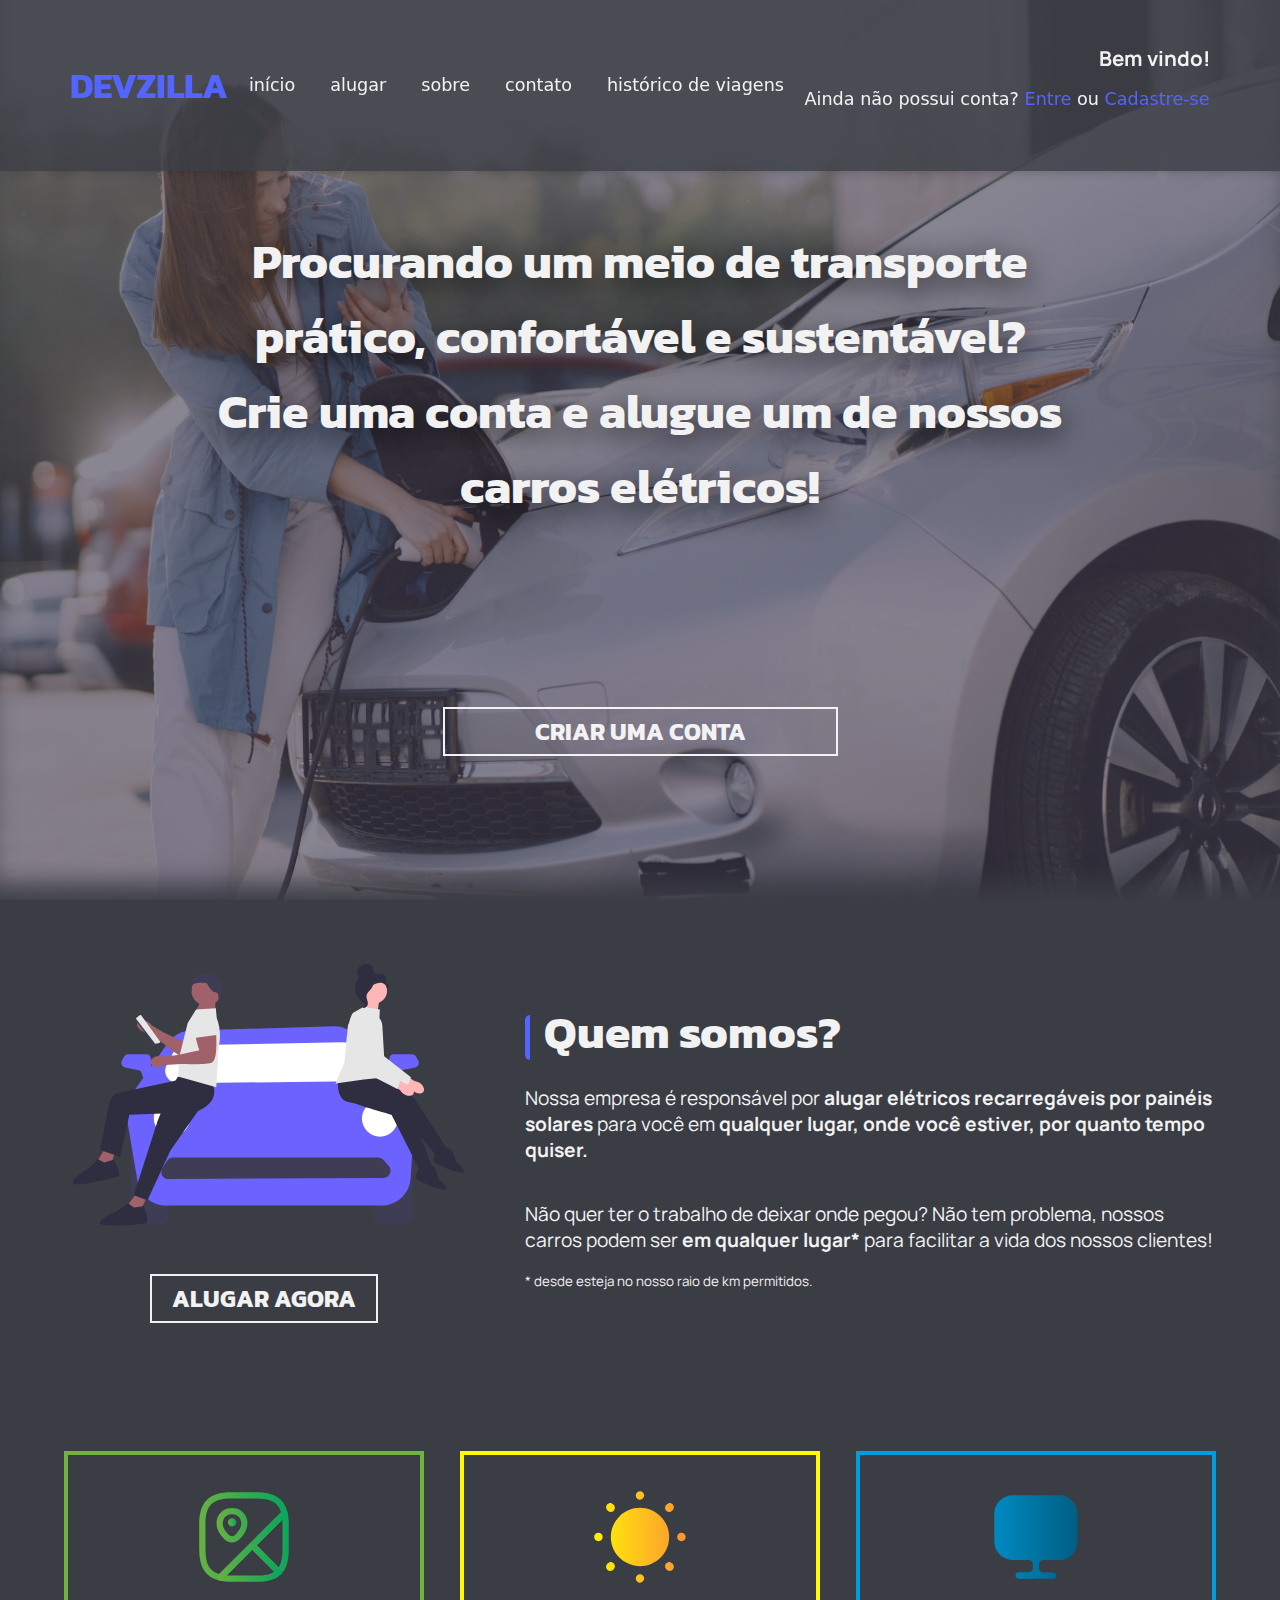
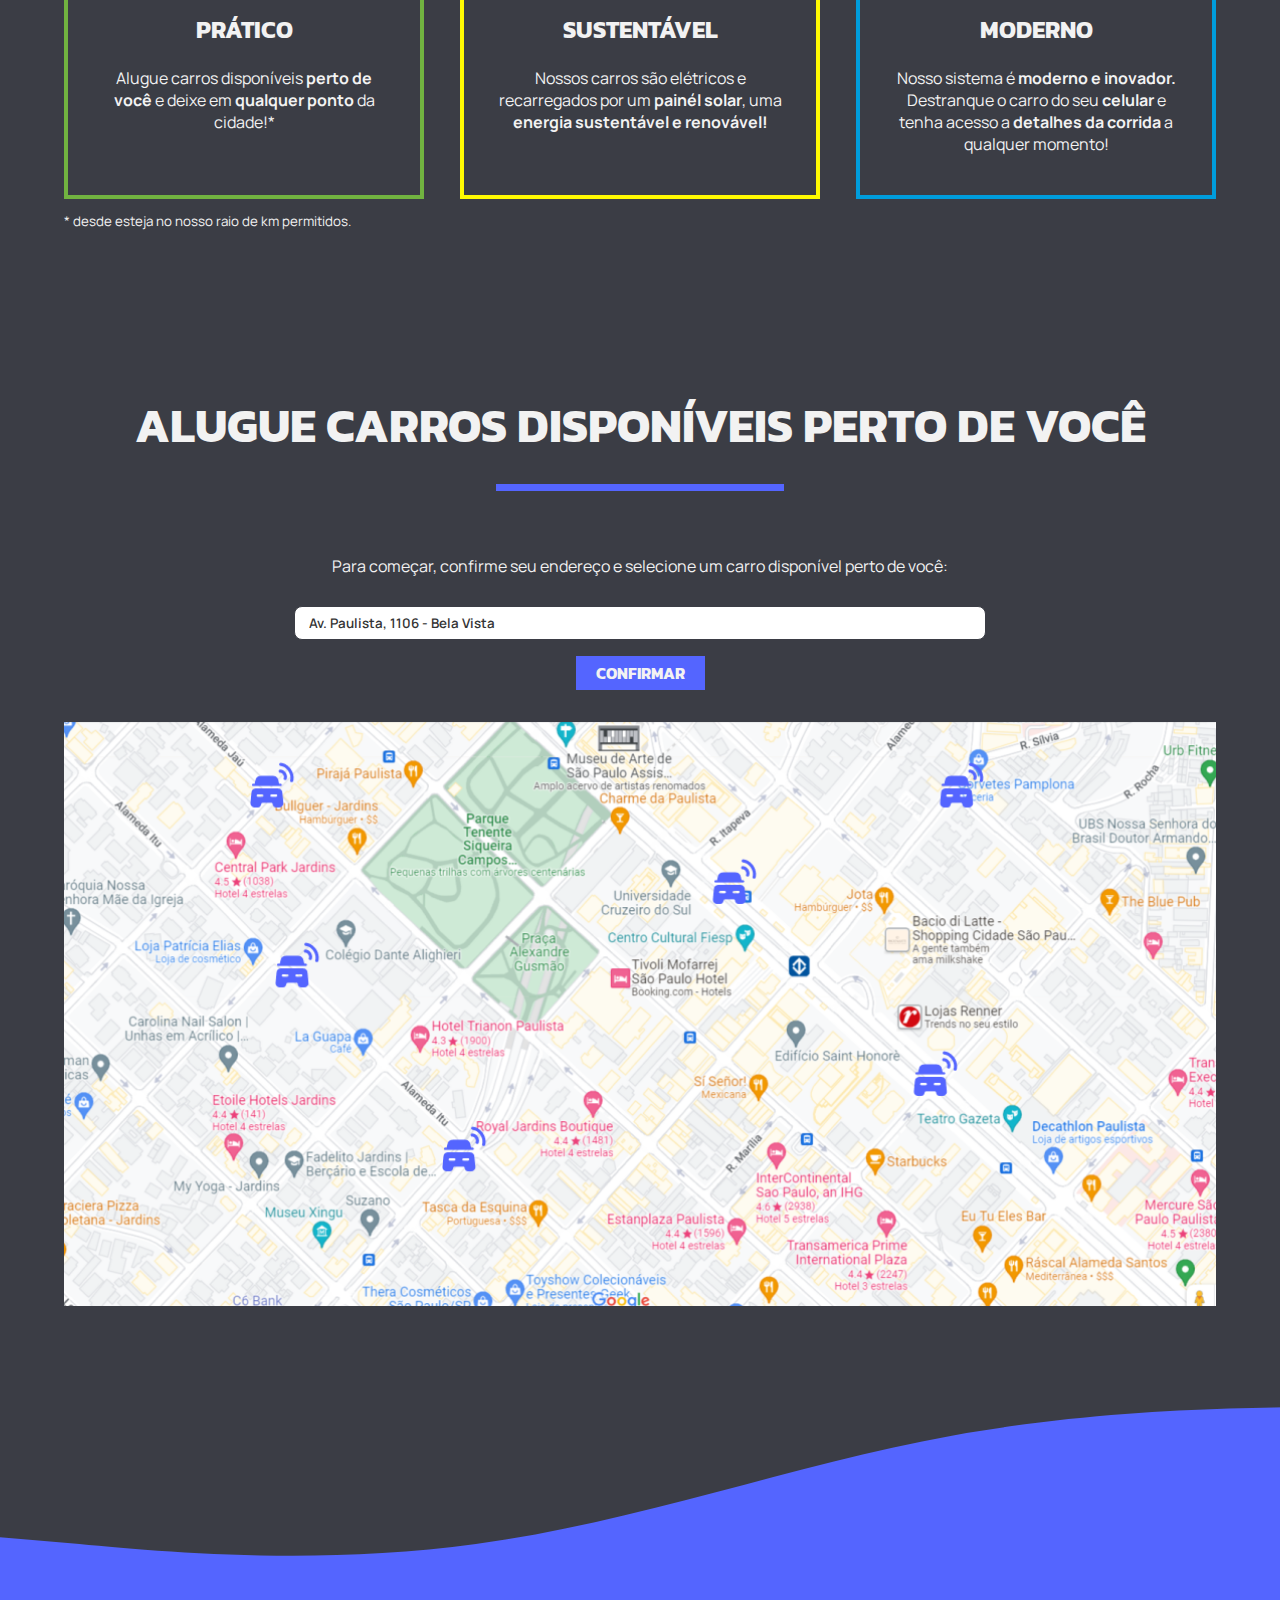
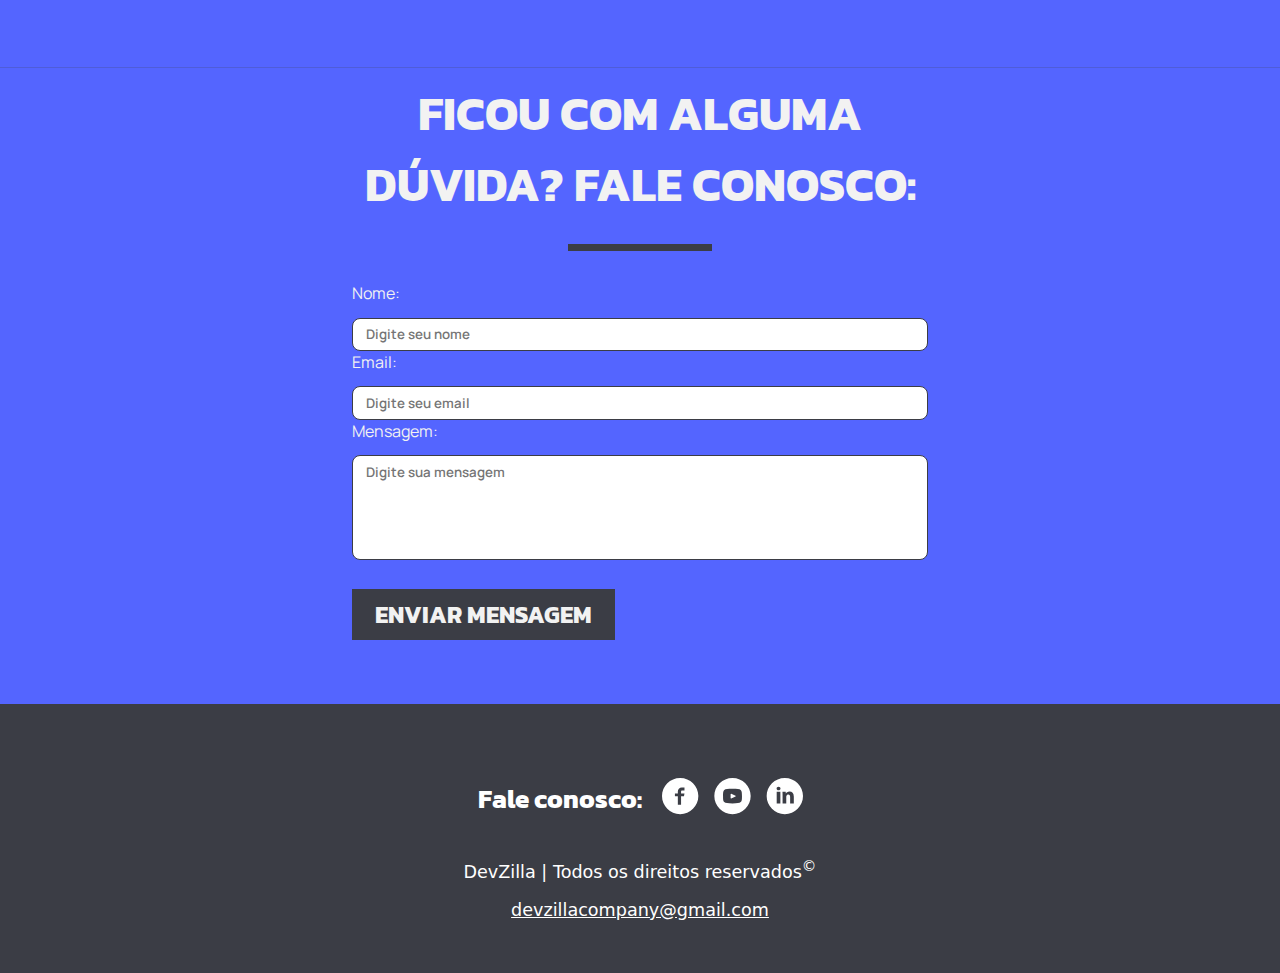
==== commit 372dac9b: "fluxo de aluguel da home completo)" ====
--- a/Front/index.html
+++ b/Front/index.html
@@ -46,8 +46,8 @@
             </section>
         </header>
 
-        <div id="fade" class=""></div>
-        <modal id="modal" class="">
+        <div id="fade" class="hide"></div>
+        <modal id="modal" class="hide">
             <section class="container">
 
                 <section id="header">
@@ -67,8 +67,8 @@
                         <h2>Retirada</h2>
                     </div>
 
-                    <div id="confirmar_carro" style="display: none;">
-                        <h2>Carro selecionado:</h2>
+                    <div id="confirmar_carro" style="display: flex;">
+                        <h2 class="subtitulo">Carro selecionado:</h2>
 
                         <div class="wrap_img">
                             <img src="img/car.png" id="carro_selecionado">
@@ -110,23 +110,26 @@
 
                         <div class="endereco">
                             <img src="img/icons/location.svg">
-                            <p><strong>Endereço de encontro:</strong> Av. Paulista, 1106  <span>(a 450m de distância)</span></p>
+                            <p><strong>Endereço de encontro:</strong> <span class="origem"></span> <span>(a 450m de distância)</span></p>
                         </div>
 
                         <section class="footer">
-                            <button class="btn btn_border border_black cancelar">ESCOLHER OUTRO ENDEREÇO</button>
+                            <button class="btn btn_border border_black close-modal">ESCOLHER OUTRO ENDEREÇO</button>
                             <button class="btn btn_black" id="etapa2">CONTINUAR</button>
                         </section>
                     </div>
 
 
-                    <div id="destino" style="display: flex;">
-
-                        <h2>Selecione seu destino:</h2>
-                        <p>Não se preocupe, você pode passar em outros pontos e parar em outro destino</p>
+                    <div id="destino" style="display: none;">
+                        <h2 class="subtitulo">Selecione seu destino:</h2>
+                        <p class="center sub_sub">Não se preocupe, você pode passar em outros pontos e parar em outro destino</p>
 
                         <div class="wrap">
-                            <input type="text" value="Av. Brg. Faria Lima, 2293 - Itaim Bibi" placeholder="Digite um endereço de destino">
+                            <div class="input">
+                                <input type="text" value="Av. Brg. Faria Lima, 2293 - Itaim Bibi" placeholder="Digite um endereço de destino" id="end_destino">
+                                <span class="erro erro_destino">Você precisa escolher um endereço de destino!</span>
+                            </div>
+                            
                             <img src="img/mapa2.png">
                         </div>
 
@@ -140,8 +143,8 @@
                                         <strong>Endereço de origem: </strong>
                                     </div>
                                     <div class="timeline-marker"></div>
-                                    <div class="timeline-content">
-                                        Av. Paulista, 1106  - Bela Vista
+                                    <div class="timeline-content origem">
+                                        
                                     </div>
                                 </li>
 
@@ -149,9 +152,8 @@
                                     <div class="timeline-info">
                                         <strong>Destino selecionado: </strong>
                                     </div>
-                                    <div class="timeline-marker destino"></div>
-                                    <div class="timeline-content">
-                                        Av. Brg. Faria Lima, 2293 - Itaim Bibi
+                                    <div class="timeline-marker destino_marker"></div>
+                                    <div class="timeline-content destino">
                                     </div>
                                 </li>
                             </ul>
@@ -167,7 +169,7 @@
                         </div>
 
                         <section class="footer">
-                            <button class="btn btn_border border_black cancelar">VOLTAR</button>
+                            <button class="btn btn_border border_black" id="etapa1">VOLTAR</button>
                             <button class="btn btn_black" id="etapa3">CONTINUAR</button>
                         </section>
                     </div>
@@ -175,54 +177,110 @@
 
                     <div id="pagamento" style="display: none;">
 
-                        <h2>Selecione seu destino:</h2>
-                        <p>Não se preocupe, você pode passar em outros pontos e parar em outro destino</p>
-
-                        <div class="wrap">
-                            <input type="text" value="Av. Brg. Faria Lima, 2293 - Itaim Bibi" placeholder="Digite um endereço de destino">
-                            <img src="img/mapa2.png">
-                        </div>
-
-                        <div class="wrap detalhes_viagem">
-
-                            <h3>Viagem Prevista</h3>
-
-                            <ul class="timeline">
-                                <li class="timeline-item">
-                                    <div class="timeline-info">
-                                        <strong>Endereço de origem: </strong>
-                                    </div>
-                                    <div class="timeline-marker"></div>
-                                    <div class="timeline-content">
-                                        Av. Paulista, 1106  - Bela Vista
-                                    </div>
-                                </li>
-
-                                <li class="timeline-item">
-                                    <div class="timeline-info">
-                                        <strong>Destino selecionado: </strong>
-                                    </div>
-                                    <div class="timeline-marker destino"></div>
-                                    <div class="timeline-content">
-                                        Av. Brg. Faria Lima, 2293 - Itaim Bibi
-                                    </div>
-                                </li>
-                            </ul>
-
-                            <p class="center itens_previsto">
-                                <strong>Distância:</strong> 6,7km <br>
-                                <strong>Tempo previsto:</strong> 14min <br>
-                                <strong>Valor previsto*:</strong> R$15,00 <br>
-                            </p>
-
-                            <small class="center">*O valor pode mudar caso o caminho não seja o previsto e o cliente passe mais tempo que o esperado no carro</small>
+                        <h2 class="subtitulo">Pagamento:</h2>
+                        <p class="center sub_sub"><strong>Importante:</strong> <span>Esse valor é apenas uma <u>estimativa</u> de acordo com o destino selecionado.  Caso você ande menos que o esperado, os <u>créditos ficarão guardados para sua próxima corrida</u>. Caso você ande mais que o esperado, <u>você será cobrado no fim da corrida.</u></span></p>
+
+                        <div class="formas_pgto">
+                            <label>
+                                <input type="radio" name="forma_pgt" value="pix" checked class="pix">
+                                <div class="option">
+                                    <img src="img/icons/pix.svg" alt="Ícone Pix">
+                                    <h3>pix</h3>
+                                </div>
+                              </label>
+                              
+                              <label>
+                                <input type="radio" name="forma_pgt" value="credito" class="cartao">
+                                <div class="option">
+                                    <img src="img/icons/card1.svg" alt="Ícone Cartão">
+                                    <h3>cartão de crédito</h3>
+                                </div>
+                              </label>
+
+                              <label>
+                                <input type="radio" name="forma_pgt" value="debito" class="cartao">
+                                <div class="option">
+                                    <img src="img/icons/card2.svg" alt="Ícone Cartão">
+                                    <h3>cartão de débito</h3>
+                                </div>
+                              </label>
+                        </div>
+
+                        <div class="info_pgto" id="info_pix">
+                            <p><strong>Total:</strong> R$15,00 <br> <br>
+                                Escaneie o QR code com o app do seu banco ou copie o código PIX</p>
+
+                            <div class="wrap_cartao">
+                                <img src="img/qrcode.png">
+                            </div>
+
+                            <div class="wrap_cartao">
+                                <div class="input">
+                                    <textarea id="cod_pix" readonly disabled rows="4">00020101021226740014br.gov.bcb.pix2552pix.ebanx.com/qr/v2/146EA5CC340E8CC40723A70C7A9291AD5204000053039865802BR5911EBANX Ltda.6008CURITIBA62070503***63042F66</textarea>
+                                    <span class="sucesso sucesso_copia">Código pix copiado com sucesso!</span>
+                                </div>
+                                <button class="btn btn_border border_black" id="copiar_pix">COPIAR CÓDIGO</button>
+                            </div>
+
+                        </div>
+
+                        <div class="info_pgto" id="info_cartao" style="display: none;">
+                            <p><strong>Total:</strong> R$15,00 <br> <br>
+                                Digite as informações do seu cartão para continuar</p>
+
+                            <div class="wrap_cartao">
+                                <div class="input">
+                                    <label for="nro_cartao">Numero do Cartão:</label>
+                                    <input type="text" placeholder="Digite o número do seu cartão" id="nro_cartao">
+                                    <span class="erro erro_nro_cartao">Seu número de cartão precisa ser válido!</span>
+                                </div>
+                                
+
+                                <div class="wrap_input">
+                                    <div class="input">
+                                        <label for="validade_cartao">Data de Validade:</label>
+                                        <input type="date" placeholder="Digite a data de validade do cartão" id="validade_cartao">
+                                        <span class="erro erro_val_cartao">Sua data da CNH precisa ser válida!</span>
+                                    </div>
+
+                                    <div class="input">
+                                        <label for="cvv_cartao">Código de Segurança:</label>
+                                        <input type="password" placeholder="Digite o CVV do cartão" id="cvv_cartao">
+                                        <span class="erro erro_cvv_cartao">Você precisa digitar números válidos</span>
+                                    </div>
+                                </div>
+                            </div>
 
                         </div>
 
                         <section class="footer">
-                            <button class="btn btn_border border_black cancelar">VOLTAR</button>
-                            <button class="btn btn_black" id="etapa3">CONTINUAR</button>
+                            <button class="btn btn_border border_black" id="volta_destino">VOLTAR</button>
+                            <button class="btn btn_black" id="etapa4">CONTINUAR</button>
                         </section>
+                    </div>
+
+
+                    <div id="retirada" style="display: none;">
+
+                        <h2 class="subtitulo">Retire seu veículo:</h2>
+                        <p class="center sub_sub"><strong>Importante:</strong> <span> O carro ficará disponível por até 20 minutos após a validação do pagamento. Caso você  não apareça nesse período, o carro ficara disponível para outros usuários e o valor será estornado para sua conta.</p>
+
+                        <h3>Digite o seguinte código para desbloquear o carro:</h3>
+
+                        <input type="text" value="123ABC%)@23!5V$" id="cod_carro" disabled readonly>
+
+                        <section class="footer">
+                            <button class="btn btn_black" id="etapa5">JÁ DESBLOQUEEI</button>
+                        </section>
+                    </div>
+
+                    <div id="corrida" style="display: none;">
+                        <h2 class="subtitulo">Corrida em andamento</h2>
+                        <p class="sub_sub">Para mais informações sobre a sua corrida ou para visualizar o código novamente, clique no botão abaixo</p>
+
+                        <div><img src="img/ill_car2.jpg"></div>
+
+                        <a href="viagem_andamento.html" class="btn btn_black">ACOMPANHAR CORRIDA</a>
                     </div>
 
                 </section>
@@ -287,8 +345,16 @@
                 <h1 class="line_after">ALUGUE CARROS DISPONÍVEIS PERTO DE VOCÊ</h1>
 
                 <p>Para começar, confirme seu endereço e selecione um carro disponível perto de você:</p>
-                <input type="text" value="Av. Paulista, 1106." placeholder="Digite um endereço de origem">
-                <button class="btn btn_purple open-modal">Confirmar</button>
+
+                <div class="input">
+                    <input type="text" value="Av. Paulista, 1106 - Bela Vista" placeholder="Digite um endereço de origem" id="end_origem">
+                    <span class="erro erro_origem">Você precisa escolher um endereço de origem!</span>
+                </div>
+                
+                <div>
+                    <button class="btn btn_purple open-modal">Confirmar</button>
+                </div>
+                
 
                 <img src="img/mapa1.png" class="open-modal">
             </section>
--- a/Front/css/main.css
+++ b/Front/css/main.css
@@ -86,7 +86,13 @@
     border-style: none;
 }
 
+#aluguel .input{
+    width: 60%;
+    margin: auto;
+}
+
 #aluguel .btn_purple{
+    margin-top: 1em;
     font-size: 1em;
 }
 
@@ -201,7 +207,7 @@
     outline: none;
     padding: .5em 1em;
     border-radius: 8px;
-    margin: 1em 0;
+    margin-top: 1em;
     font-family: 'Manrope';
     font-weight: 600;
     color: #333;
@@ -210,8 +216,16 @@
     box-sizing: border-box;
 }
 
-#aluguel input{
-    width: 60%;
+#aluguel input, .input .erro, .input .sucesso{
+    width: 100%;
+}
+
+.input{
+    margin-bottom: 1em;
+}
+
+.input input{
+    width: 100%;
 }
 
 #aluguel img{
@@ -259,6 +273,20 @@
     margin-top: 1em;
 }
 
+.erro, .sucesso{
+    display: none;
+    text-align: start;
+    font-size: .8em;
+}
+
+.sucesso{
+    color: #71B340;
+}
+
+.erro{
+    color: #FF4545;
+}
+
 @media screen and (max-width: 1300px) {
     #aluguel img{
         width: 100%;
--- a/Front/css/modal.css
+++ b/Front/css/modal.css
@@ -129,7 +129,7 @@
     display: flex;
 }
 
-#confirmar_carro, #destino{
+#confirmar_carro, #destino, #pagamento, #retirada, #corrida{
     flex-wrap: wrap;
 }
 
@@ -137,7 +137,7 @@
     width: 33%;
 }
 
-.wrap_img img, .wrap img, .wrap input{
+.wrap_img img, .wrap img, .wrap input, .wrap_cartao textarea{
     width: 100%;
 }
 
@@ -182,7 +182,7 @@
     font-size: 1.5em;
 }
 
-.endereco span{
+.endereco span:not(.origem){
     font-size: .7em;
 }
 
@@ -196,17 +196,25 @@
     font-size: 1.1em;
 }
 
-#modal h2, #modal p{
-    width: 100%;
-    text-align: center;
-}
-
-#destino h2 {
+#confirmar_carro .footer{
+    margin-top: 0;
+}
+
+.subtitulo, .sub_sub{
+    width: 100%;
+    text-align: center;
+}
+
+.subtitulo {
     margin-bottom: 0;
 }
 
-#destino p{
+.sub_sub{
     margin-top: 0;
+}
+
+.sub_sub span{
+    font-size: .8em;
 }
 
 .wrap {
@@ -255,7 +263,7 @@
             border 0.3s ease-in-out;
 }
 
-.timeline-marker:not(.destino)::after{
+.timeline-marker:not(.destino_marker)::after{
     content: "";
     width: 2px;
     background: rgba(59, 61, 69, 0.33);
@@ -288,10 +296,151 @@
 
 .itens_previsto{
     font-size: 1.3em;
+    width: 100%;
+    margin-top: 0
 }
 
 #modal .container{
     padding-top: 1em;
+}
+
+/* HIDE RADIO */
+[type=radio] { 
+    position: absolute;
+    opacity: 0;
+    width: 0;
+    height: 0;
+  }
+  
+/* IMAGE STYLES */
+[type=radio] + div {
+    cursor: pointer;
+}
+
+/* CHECKED STYLES */
+[type=radio]:checked + div {
+    outline: 2px solid #5465FF;
+    border-color: #5465FF;
+}
+
+.formas_pgto{
+    display: flex;
+    justify-content: center;
+    align-items: center;
+    gap: 2em;
+    width: 100%;
+    margin: 2em 0;
+}
+
+.option{
+    border: solid 1px #3B3D45;
+    width: 170px;
+    border-radius: 7px;
+    text-align: center;
+    padding: 1em;
+}
+
+.option h3{
+    margin-bottom: 0;
+}
+
+.info_pgto{
+    display: flex;
+    gap: 2em;
+    flex-wrap: wrap;
+}
+
+.info_pgto p{
+    font-size: 1.2em;
+    margin-top: 0;
+}
+
+.info_pgto p, .wrap_cartao{
+    width: 30%;
+}
+
+.wrap_cartao{
+    display: flex;
+    justify-content: flex-end;
+    flex-direction: column;
+}
+
+.wrap_cartao img{
+    width: 70%;
+    margin: auto;
+    max-width: 100%;
+    display: flex;
+}
+
+.option img{
+    max-width: 100%;
+    width: 70px;
+}
+
+.wrap_cartao .btn{
+    padding: 5px;
+    font-size: 1em;
+    margin: 0;
+    margin-top: 1em;
+    margin-left: auto;
+}
+
+#info_cartao .wrap_cartao{
+    width: 65%;
+}
+
+.wrap_input{
+    display: flex;
+    gap: 2em;
+}
+
+.wrap_input div{
+    width: 50%;
+}
+
+.wrap_input input{
+    width: 100%;
+}
+
+.wrap_cartao label{
+    font-weight: 700;
+    margin-bottom: 0;
+    margin-top: 1em;
+}
+
+#retirada h3{
+    text-align: center;
+    font-weight: 600;
+    font-size: 1.5em;
+    width: 100%;
+}
+
+#cod_carro{
+    width: 100%;
+    letter-spacing: .3em;
+    font-weight: 800;
+    font-size: 4em;
+    text-align: center;
+    font-family: 'Kanit';
+    padding: .2em .5em;
+    margin: 0;
+}
+
+#corrida div{
+    width: 100%;
+    text-align: center;
+}
+
+#corrida div img{
+    width: 40%;
+    margin: auto;
+    margin-bottom: 3em;
+}
+
+.btn{ text-align: center; }
+
+#retirada .footer{
+    justify-content: end;
 }
 
 @media screen and (max-width: 1300px){
@@ -301,6 +450,17 @@
 
     #modal{
         width: 80%;
+    }
+}
+
+@media screen and (max-width: 999px){
+    .option{
+        width: 100px;
+        height: 80%;
+    }
+
+    .formas_pgto label{
+        height: 100%;
     }
 }
 
@@ -323,6 +483,7 @@
         width: calc(50% - 5px);
         margin-top: 0;
         font-size: 1.1em;
+        margin-top: 1em;
     }
 
     .wrap_info div, .endereco{
@@ -382,6 +543,23 @@
     .detalhes_viagem ul, .detalhes_viagem p{
         width: 50% !important;
     }
+
+    .info_pgto p, .wrap_cartao {
+        width: 100%;
+    }
+
+    .wrap_cartao img {
+        width: 50%;
+    }
+
+    #cod_carro{
+        letter-spacing: .1em;
+        font-size: 1.5em;
+    }
+
+    #corrida div img{
+        width: 70%;
+    }
 }
 
 @media screen and (max-width: 600px){
@@ -400,6 +578,17 @@
     .endereco p {
         font-size: 1.2em;
     }
+
+    .option {
+        width: 50px;
+        height: 75%;
+    }
+
+    .option h3 {
+        margin-bottom: 0;
+        font-size: .8em;
+        line-height: normal;
+    }
 }
 
 @media screen and (max-width: 500px){
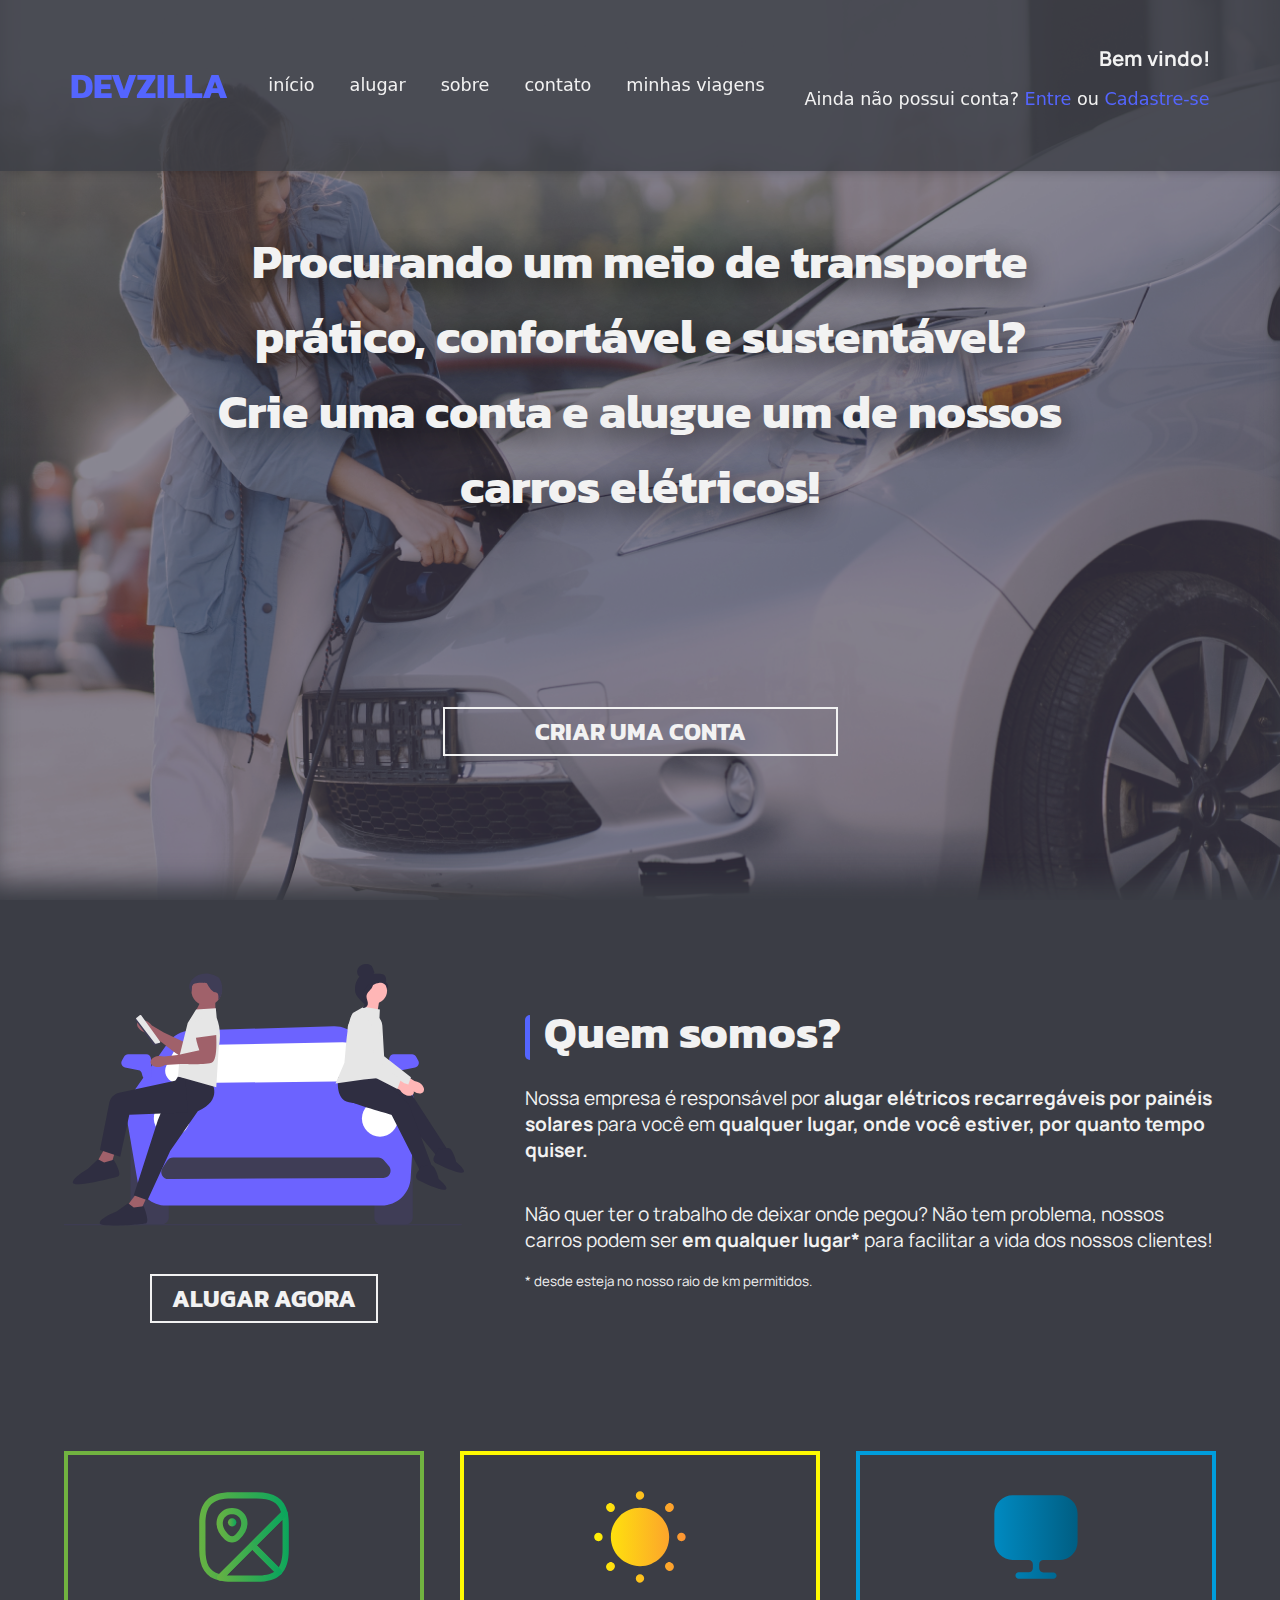
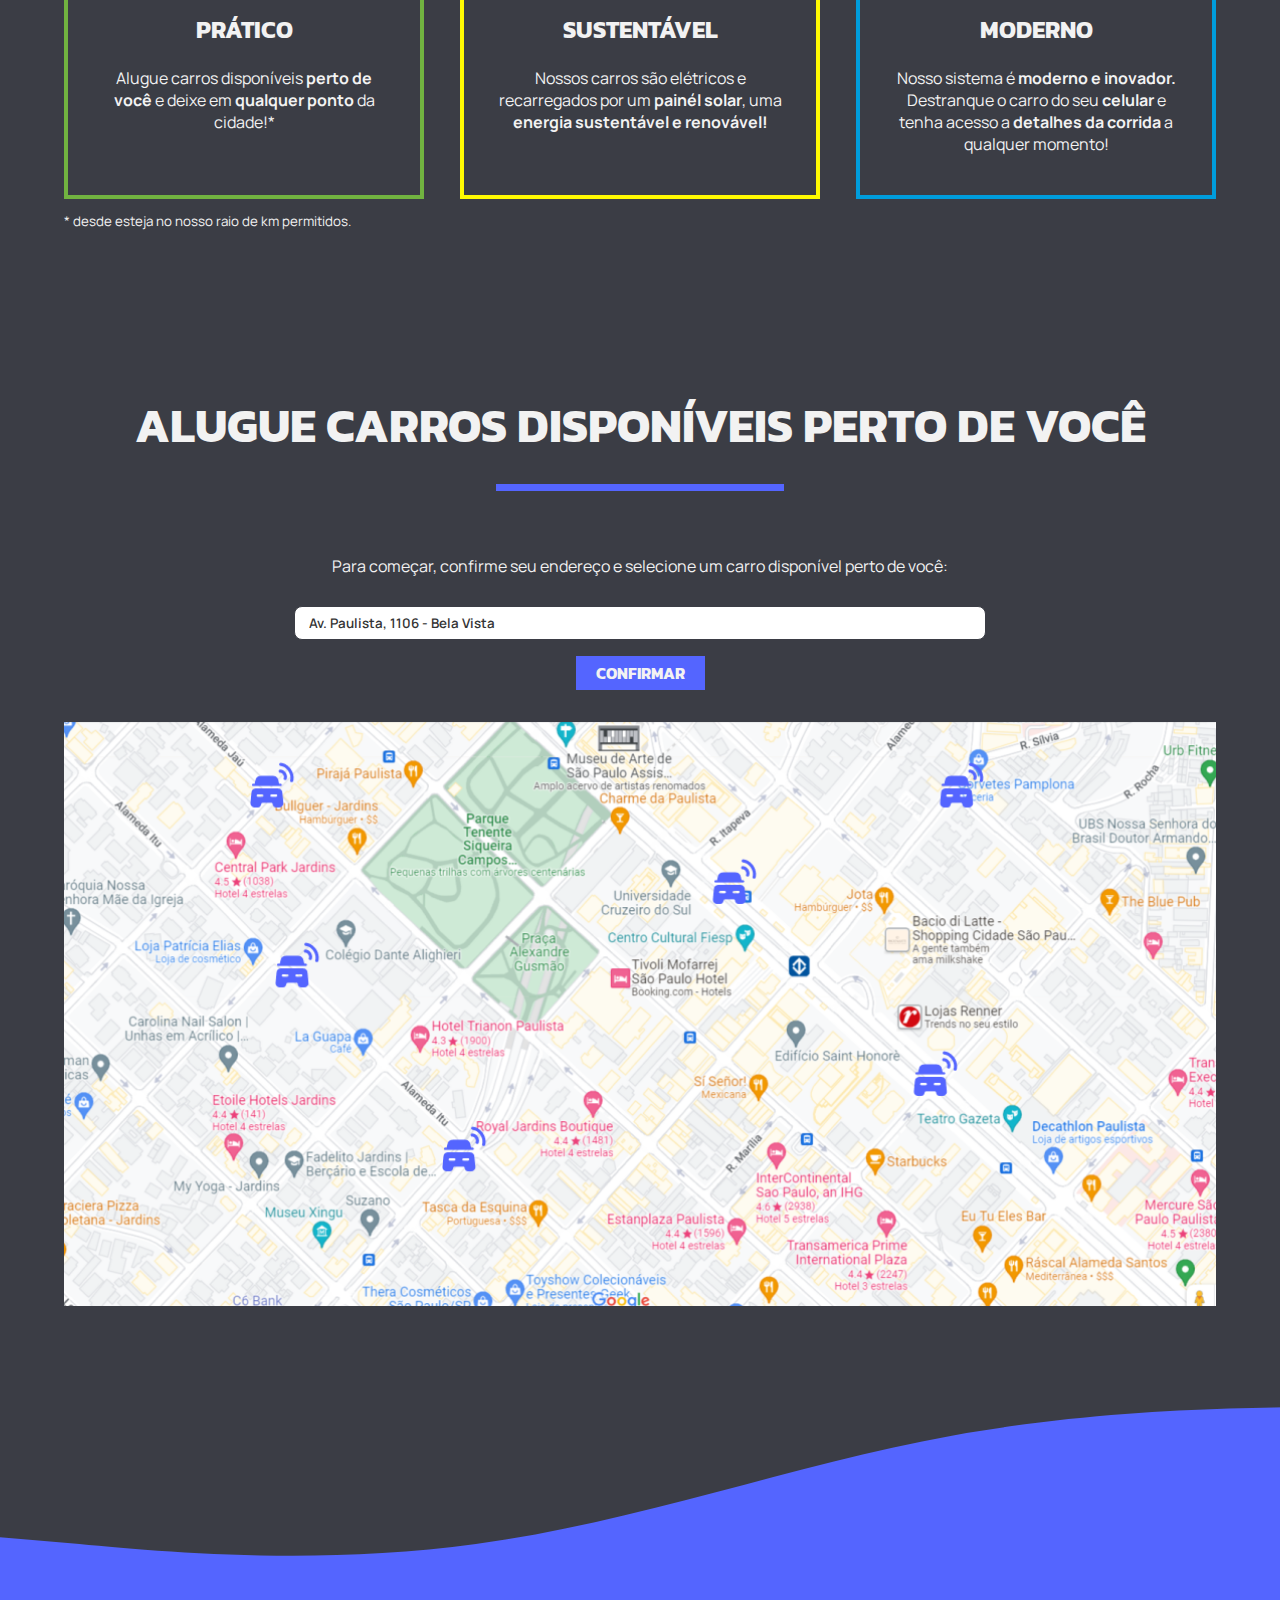
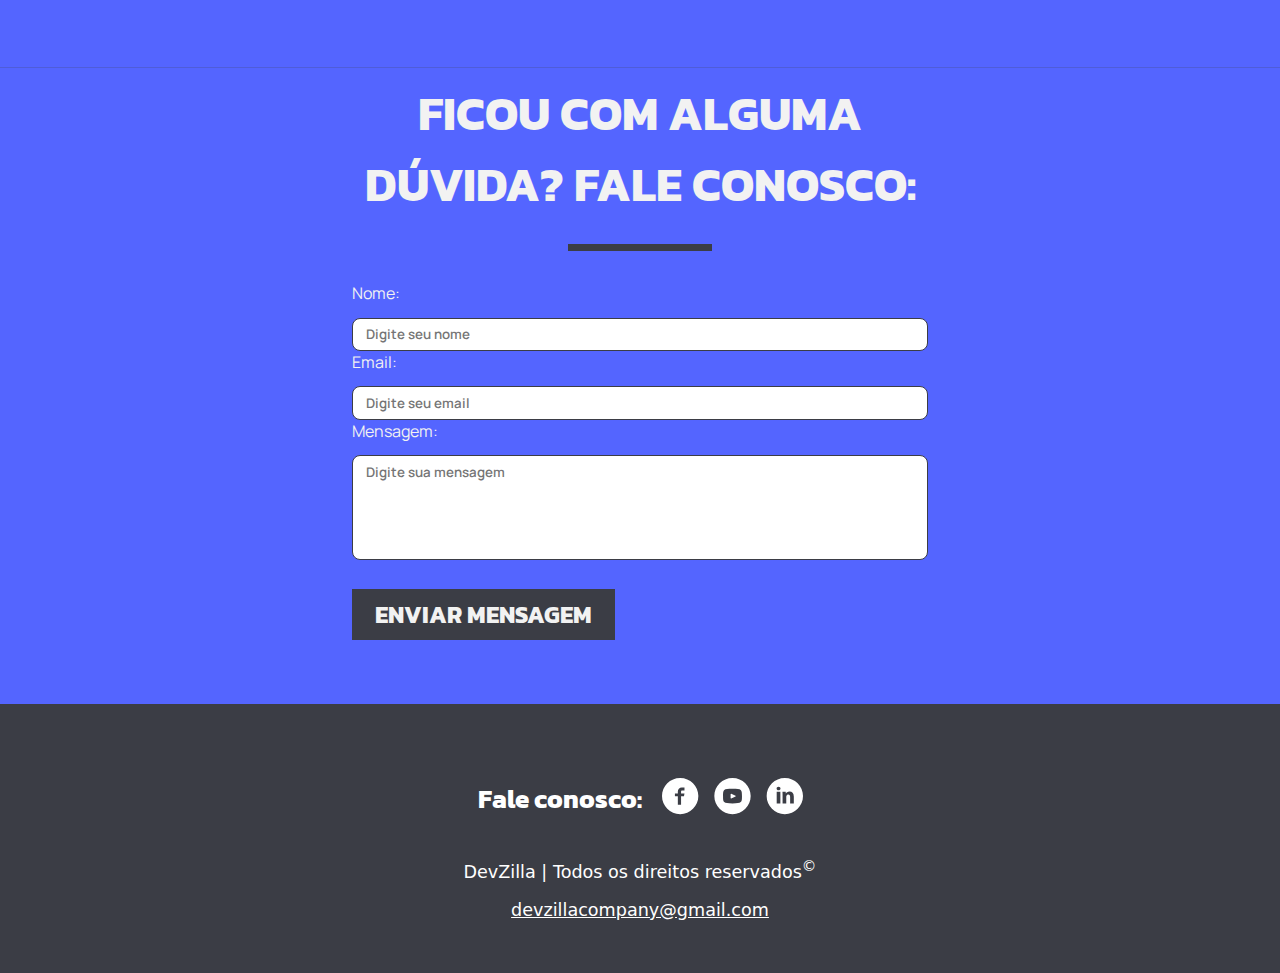
==== commit 391abe0c: "pagina de acompanhar viagem e modais de finalizar corrida finalizados" ====
--- a/Front/index.html
+++ b/Front/index.html
@@ -33,10 +33,10 @@
 
                 <ul>
                     <li><a href="index.html">início</a></li>
-                    <li><a href="#">alugar</a></li>
+                    <li><a href="index.html#aluguel">alugar</a></li>
                     <li><a href="index.html#sobre">sobre</a></li>
                     <li><a href="index.html#contato">contato</a></li>
-                    <li><a href="historico.html">histórico de viagens</a></li>
+                    <li><a href="historico.html">minhas viagens</a></li>
                 </ul>
             </nav>
 
--- a/Front/css/modal.css
+++ b/Front/css/modal.css
@@ -329,7 +329,7 @@
     align-items: center;
     gap: 2em;
     width: 100%;
-    margin: 2em 0;
+    margin: 1em 0;
 }
 
 .option{
@@ -374,7 +374,7 @@
 
 .option img{
     max-width: 100%;
-    width: 70px;
+    width: 50px;
 }
 
 .wrap_cartao .btn{
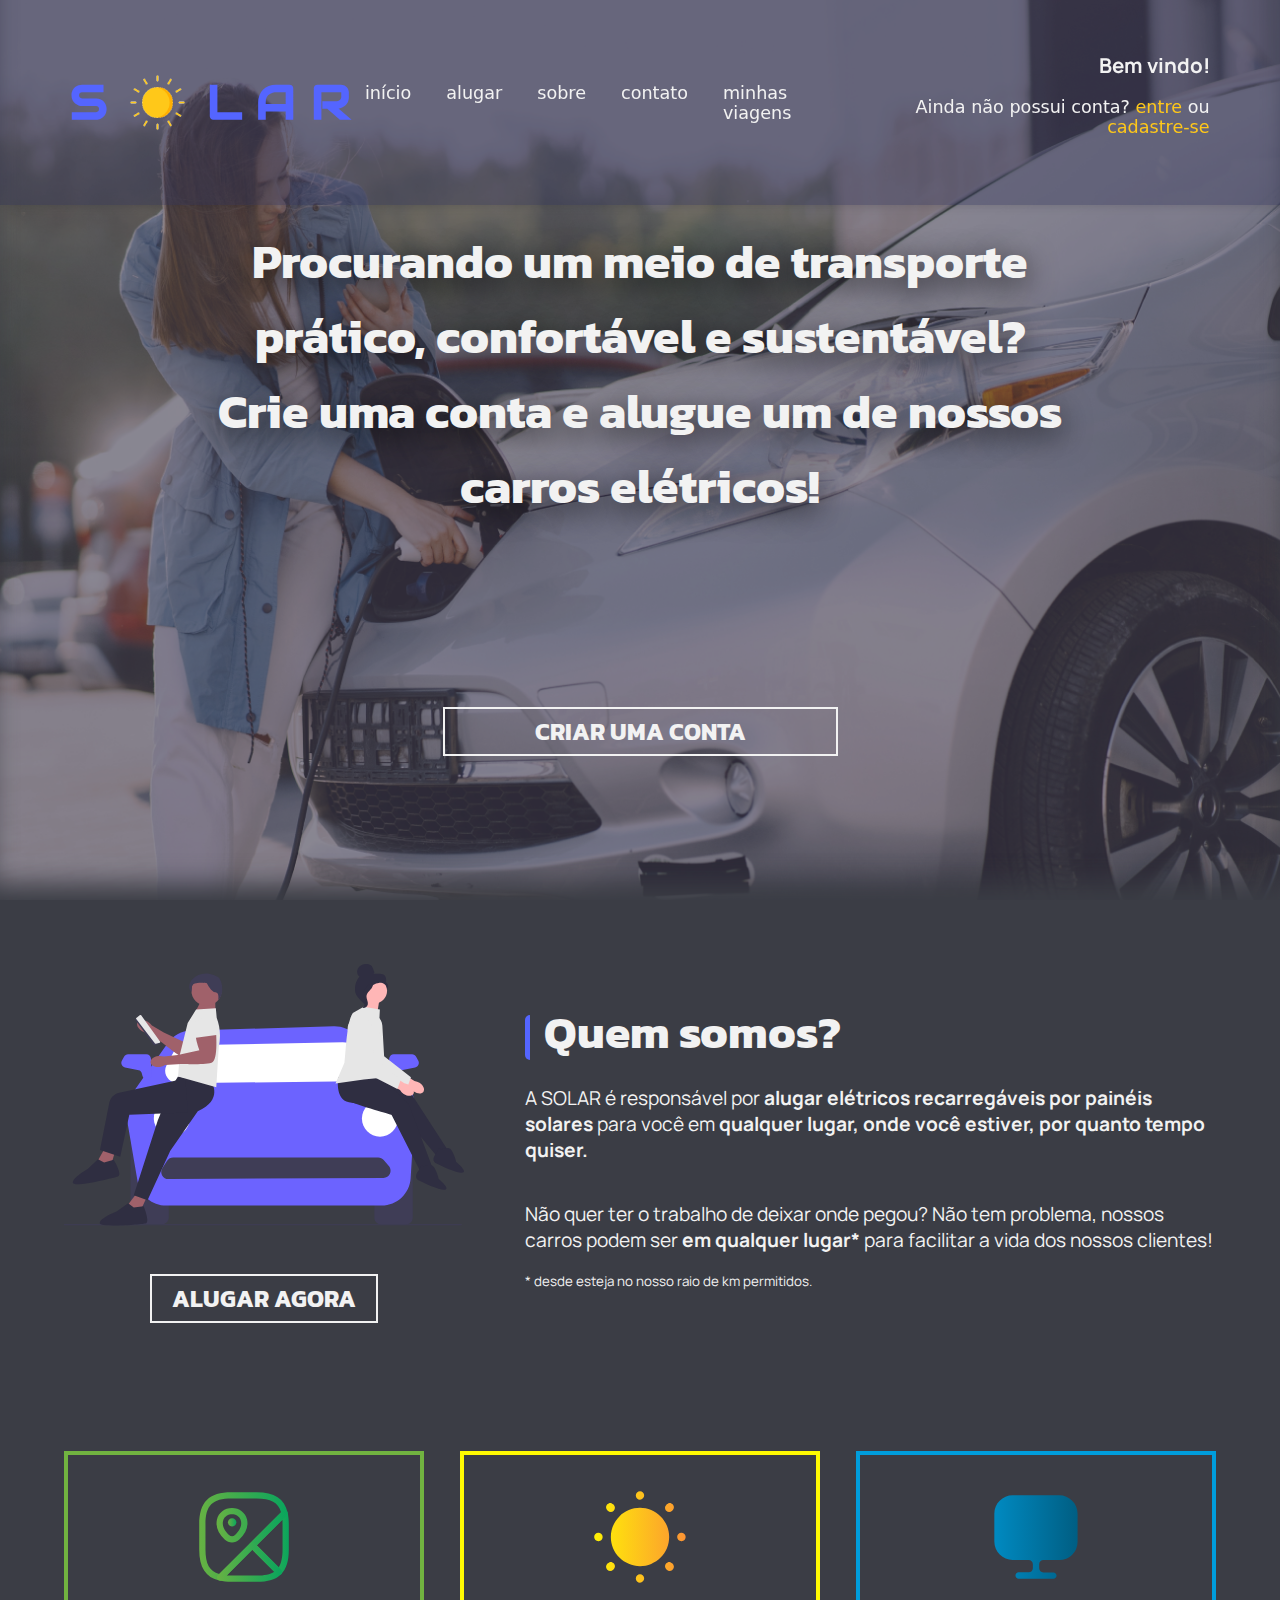
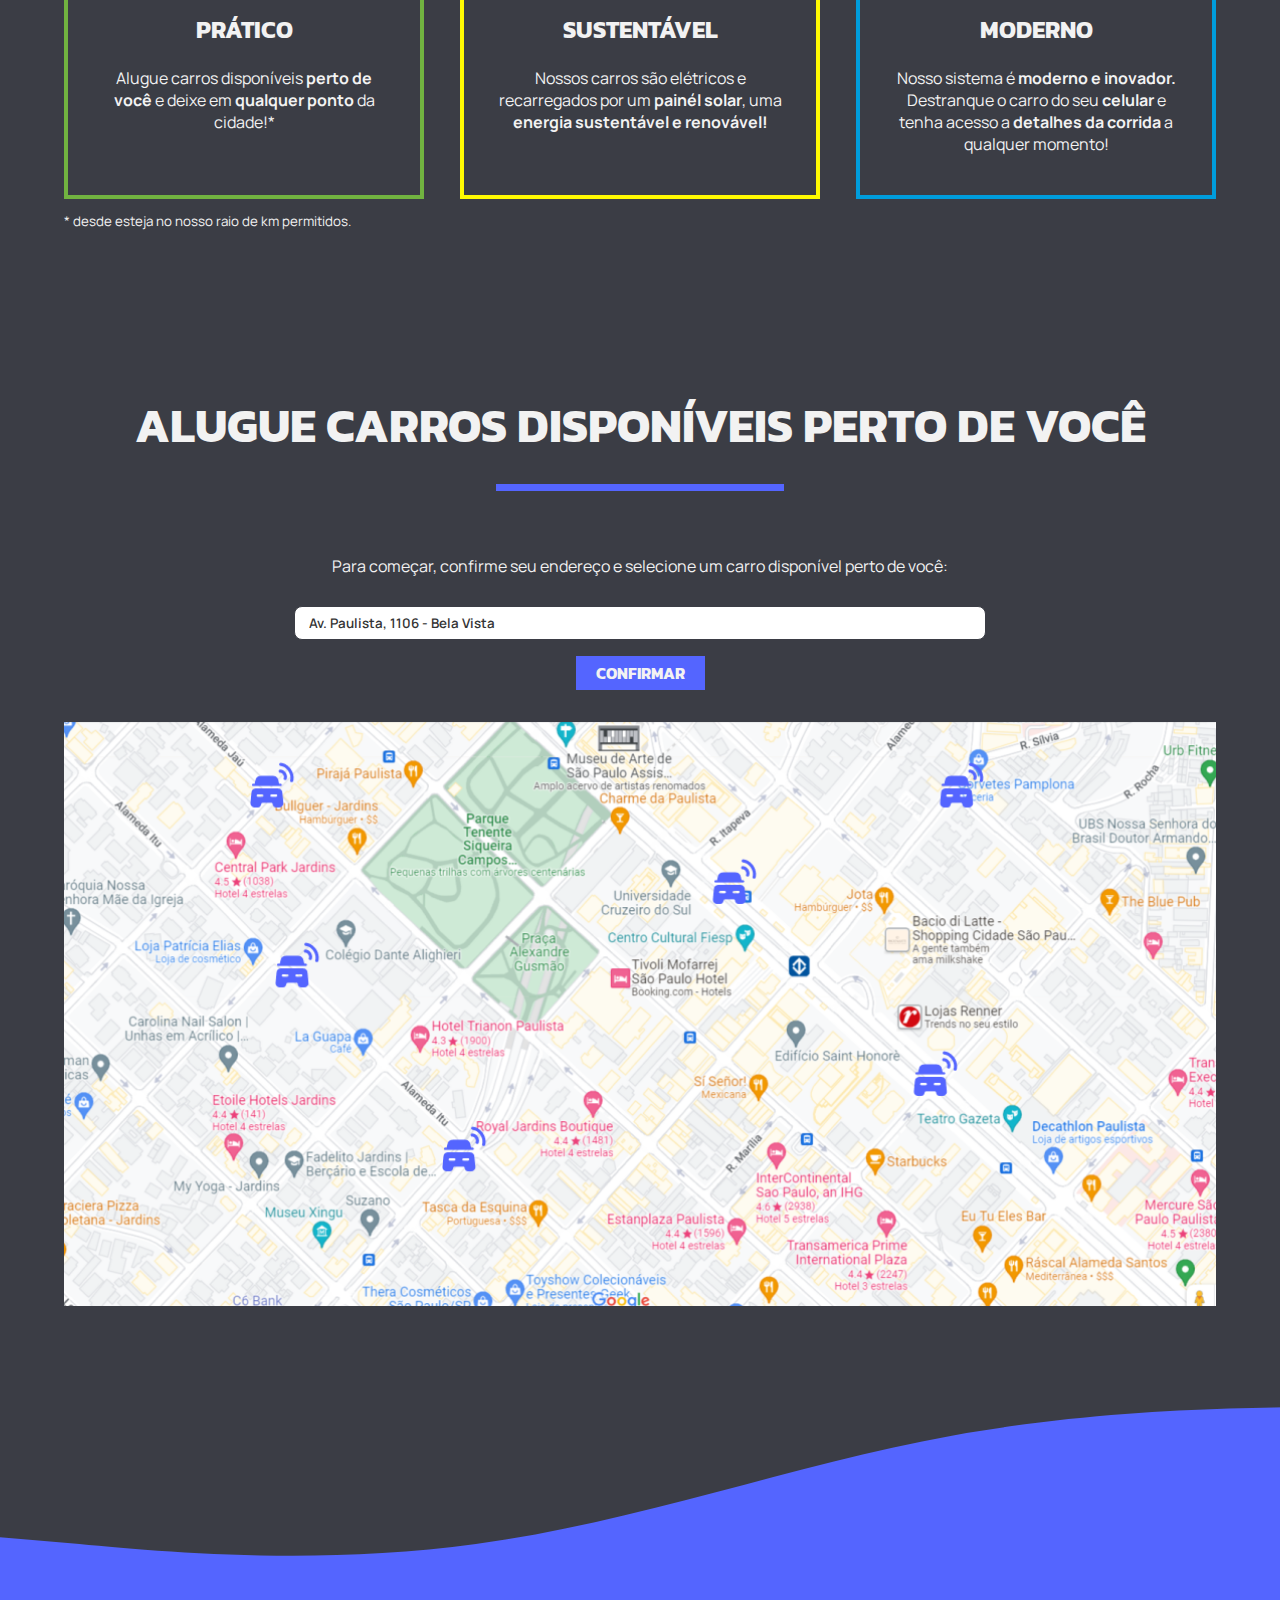
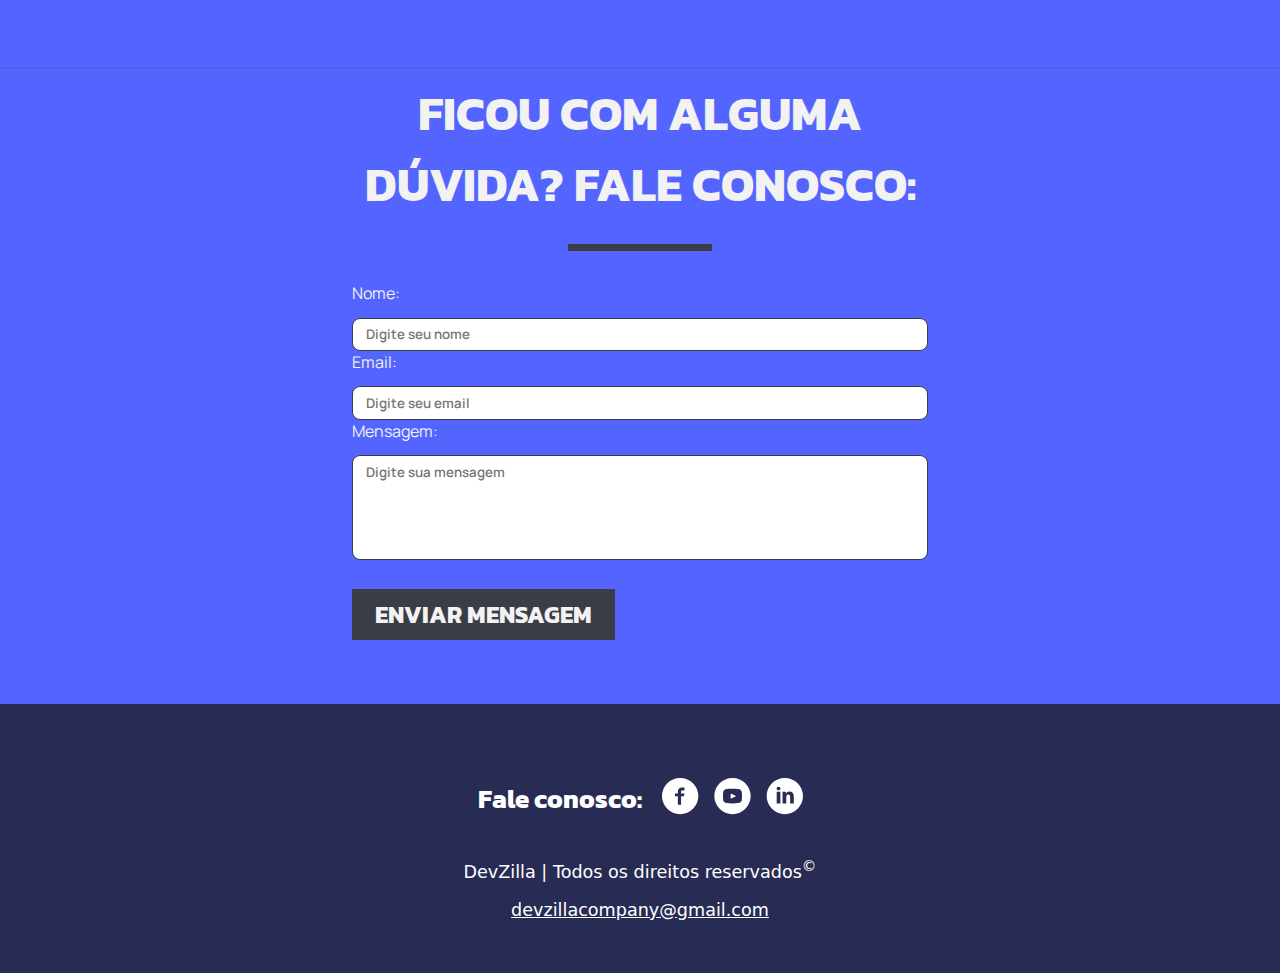
==== commit 0f1f10e8: "validações ok, mudanças nas cores do header e footer" ====
--- a/Front/index.html
+++ b/Front/index.html
@@ -11,7 +11,7 @@
     </head>
     <body>
         <header>
-            <h1 class="logo">DEVZILLA</h1>
+            <h1 class="logo">S <img src="img/icons/LOGO.png">LAR</h1>
 
             <nav class="row btns_menu">
                 
@@ -308,7 +308,7 @@
 
                     <div class="column">
                         <h1>Quem somos?</h1>
-                        <p>Nossa empresa é responsável por <strong>alugar elétricos recarregáveis por painéis solares</strong> para você em <strong>qualquer lugar, onde você estiver, por quanto tempo quiser.</strong> </p>
+                        <p>A SOLAR é responsável por <strong>alugar elétricos recarregáveis por painéis solares</strong> para você em <strong>qualquer lugar, onde você estiver, por quanto tempo quiser.</strong> </p>
 
                         <p>Não quer ter o trabalho de deixar onde pegou? Não tem problema, nossos carros podem ser <strong> em qualquer lugar*</strong> para facilitar a vida dos nossos clientes!</p>
 
@@ -394,5 +394,6 @@
         </footer>
 
         <script src="js/script.js"></script>
+        <script src="js/script_index.js"></script>
     </body>
 </html>--- a/Front/css/header_footer.css
+++ b/Front/css/header_footer.css
@@ -4,8 +4,8 @@
     position: fixed;
     width: 100vw;
     box-sizing: border-box;
-    background: rgba(59, 61, 69, 0.8);
-    box-shadow: 4px 0px 10px rgba(0, 0, 0, 0.25);
+    background: #282c5558;
+    box-shadow: 4px 0px 10px rgba(0, 0, 0, 0.153);
     z-index: 99999;
     transition: 0.2s;
     display: flex;
@@ -14,6 +14,25 @@
     align-items: center;
 }
 
+header.azul{
+    background: #282C55;
+    padding: 1em 4em;
+}
+
+header.azul .bemvindo_h3{
+    display: none;
+}
+
+header.azul .logo{
+    background: linear-gradient(90deg, #FFFA01 -9.09%, #FFC819 109.44%);
+    -webkit-background-clip: text;
+    -webkit-text-fill-color: transparent;
+    background-clip: text;
+    text-fill-color: transparent;
+    font-weight: 700;
+    margin: 0;
+}
+
 nav ul{
     display: flex;
     gap: 30px;
@@ -32,9 +51,10 @@
     text-align: end;
 }
 
-header section a{
-    color: #5465FF;
+header section a{  
+    color: #FFC819 !important;
     text-decoration: none;
+    text-transform: lowercase;
 }
 
 header section h3{
@@ -44,6 +64,16 @@
 
 .logo{
     color: #5465FF;
+    display: flex;
+    align-items: center;
+    letter-spacing: .3em;
+    font-size: 2.7em;
+    font-family: 'Audiowide';
+}
+
+.logo img{
+    height: 1.5em;
+    margin-right: .3em;
 }
 
 .row{
@@ -67,7 +97,7 @@
     position: relative;
 }
 
-ul li a:not(.active):hover{ font-weight: 600; }
+ul li a:not(.menu_active):hover{ font-weight: 600; }
 
 /* esse item é o "risquinho" que fica depois do link quando passa o mouse em cima */
 header ul li a::before{
@@ -86,12 +116,11 @@
 
 footer ul li a::before{ background: #fff; }
 
-ul li a:hover::before, ul li a.active::before{
+ul li a:hover::before, ul li a.menu_active::before{
     transform: scaleX(1);
 }
 
-a.active{
-    background: #5465FF;
+a.menu_active{
     font-weight: 800;
 }
 
@@ -156,7 +185,7 @@
 }
 
 footer{
-    background: #3B3D45;
+    background: #282C55 !important;
     color: #fff !important;
     text-align: center;
 }
--- a/Front/css/main.css
+++ b/Front/css/main.css
@@ -1,5 +1,6 @@
 @import url('https://fonts.googleapis.com/css?family=Manrope:300,400,500i,600,700,900,900i&display=swap');
 @import url('https://fonts.googleapis.com/css?family=Kanit:300,400,500i,600,700,800,900,900i&display=swap');
+@import url('https://fonts.googleapis.com/css?family=Audiowide&display=swap');
 
 body{
     background: #3B3D45;
@@ -406,4 +407,8 @@
     footer h2{
         margin-bottom: 0;
     }
+
+    .logo {
+        font-size: 50px;
+    }
 }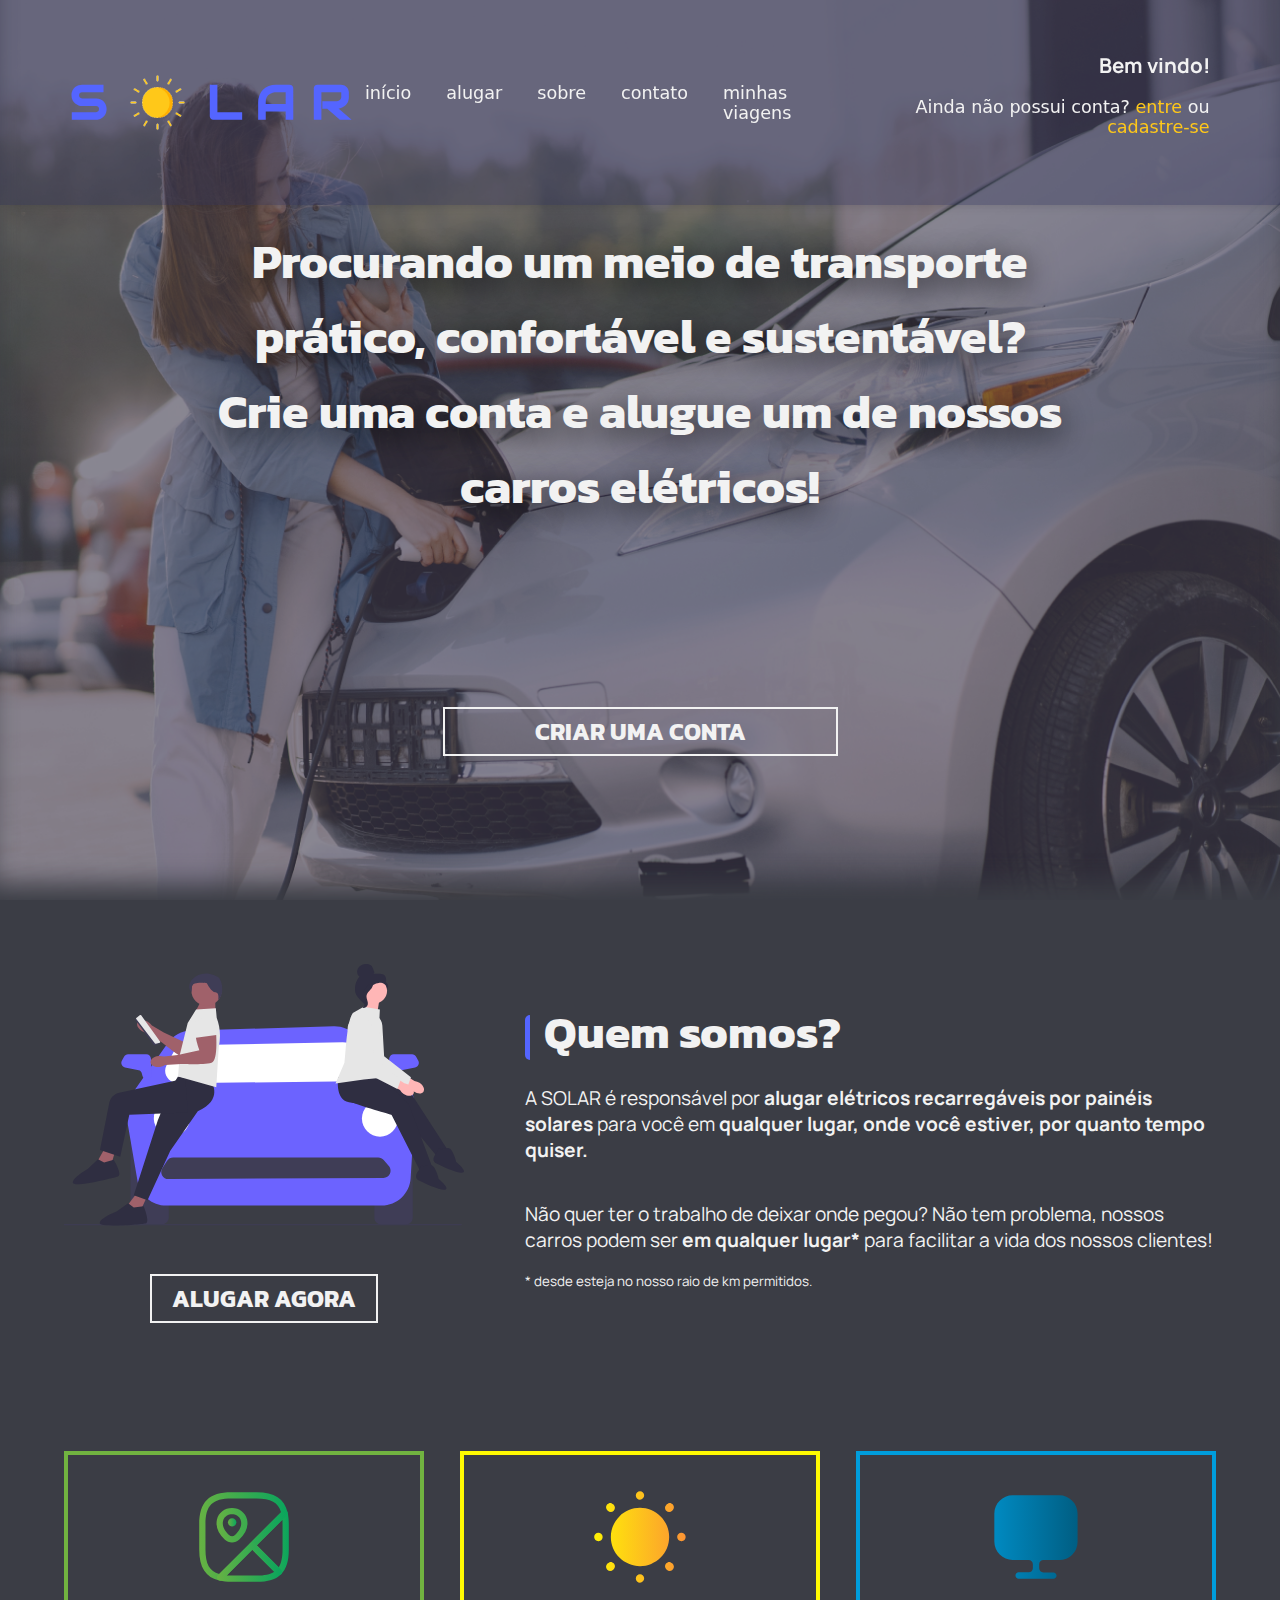
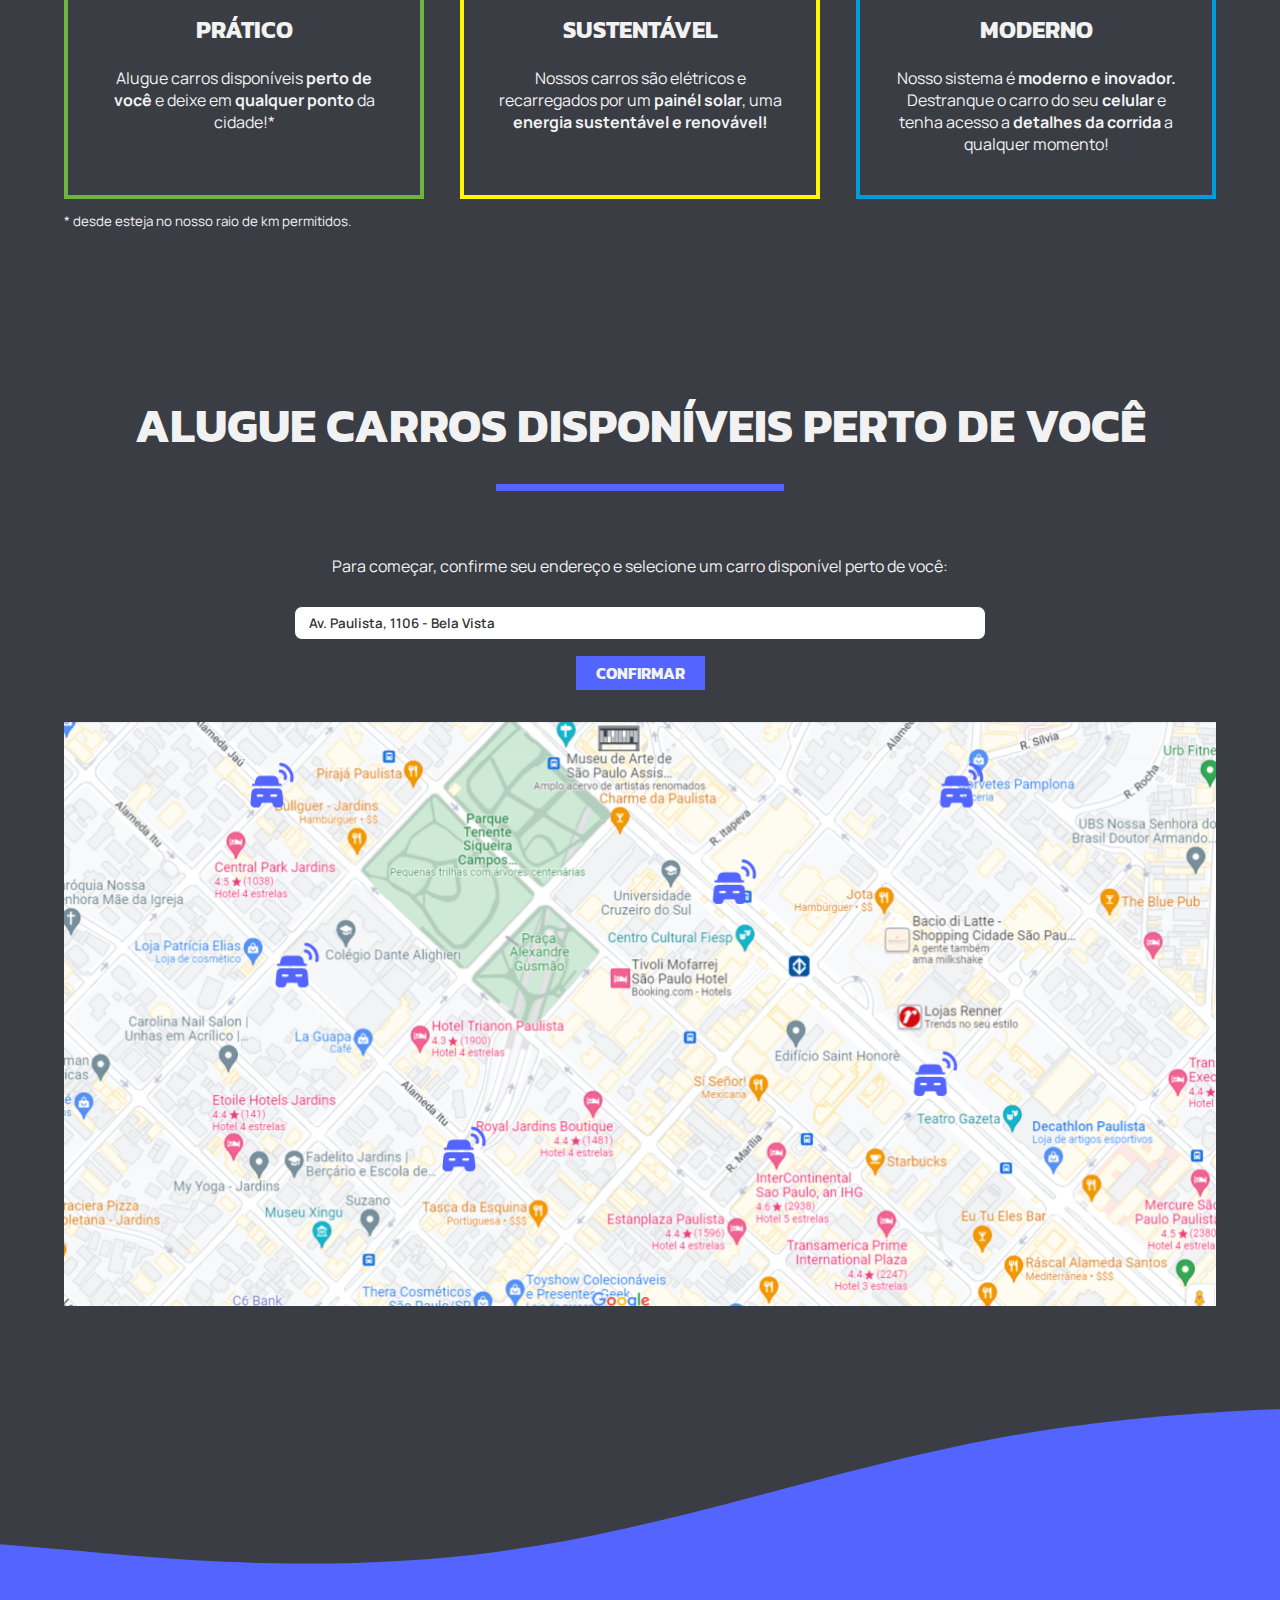
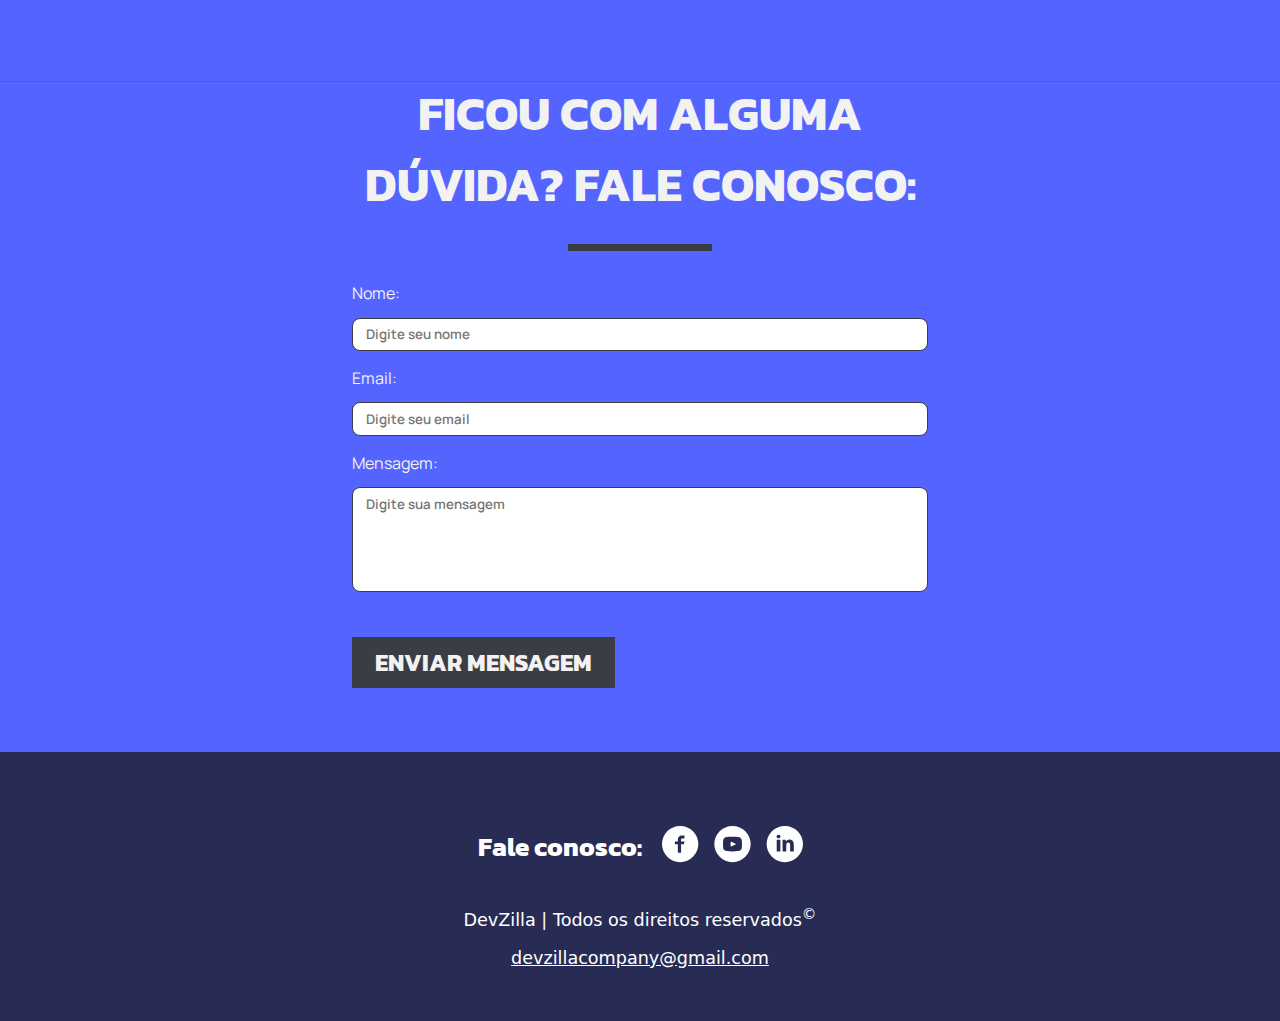
==== commit 5b3781c5: "validações completas" ====
--- a/Front/index.html
+++ b/Front/index.html
@@ -154,6 +154,7 @@
                                     </div>
                                     <div class="timeline-marker destino_marker"></div>
                                     <div class="timeline-content destino">
+                                        Av. Brg. Faria Lima, 2293 - Itaim Bibi
                                     </div>
                                 </li>
                             </ul>
@@ -231,7 +232,7 @@
                             <div class="wrap_cartao">
                                 <div class="input">
                                     <label for="nro_cartao">Numero do Cartão:</label>
-                                    <input type="text" placeholder="Digite o número do seu cartão" id="nro_cartao">
+                                    <input type="number" min="0" placeholder="Digite o número do seu cartão" id="nro_cartao">
                                     <span class="erro erro_nro_cartao">Seu número de cartão precisa ser válido!</span>
                                 </div>
                                 
@@ -240,7 +241,7 @@
                                     <div class="input">
                                         <label for="validade_cartao">Data de Validade:</label>
                                         <input type="date" placeholder="Digite a data de validade do cartão" id="validade_cartao">
-                                        <span class="erro erro_val_cartao">Sua data da CNH precisa ser válida!</span>
+                                        <span class="erro erro_val_cartao">A validade do cartão precisa ser válida!</span>
                                     </div>
 
                                     <div class="input">
@@ -363,16 +364,26 @@
                 <form>
                     <h1 class="line_after">FICOU COM ALGUMA DÚVIDA? FALE CONOSCO:</h1>
 
-                    <label for="nome">Nome:</label>
-                    <input type="text" placeholder="Digite seu nome" id="nome">
-
-                    <label for="nome">Email:</label>
-                    <input type="text" placeholder="Digite seu email" id="email">
-
-                    <label for="mensagem">Mensagem:</label>
-                    <textarea id="mensagem" placeholder="Digite sua mensagem" rows="5"></textarea>
-
-                    <a href="#" class="btn btn_black">ENVIAR MENSAGEM</a>
+                    <div class="input">
+                        <label for="nome">Nome:</label>
+                        <input type="text" placeholder="Digite seu nome" id="nome">
+                        <span class="erro erro_nome">Você precisa digitar um nome válido!</span>
+                    </div>
+
+                    <div class="input">
+                        <label for="email">Email:</label>
+                        <input type="text" placeholder="Digite seu email" id="email">
+                        <span class="erro erro_email">Você precisa digitar um email válido!</span>
+                    </div>
+
+                    <div class="input">
+                        <label for="mensagem">Mensagem:</label>
+                        <textarea id="mensagem" placeholder="Digite sua mensagem" rows="5"></textarea>
+                        <span class="erro erro_mensagem">Você precisa digitar uma mensagem!</span>
+                    </div>
+                    </label>
+
+                    <a class="btn btn_black" id="enviar_msg">ENVIAR MENSAGEM</a>
                 </form>
             </section>
         </main>
--- a/Front/css/main.css
+++ b/Front/css/main.css
@@ -1,6 +1,8 @@
 @import url('https://fonts.googleapis.com/css?family=Manrope:300,400,500i,600,700,900,900i&display=swap');
 @import url('https://fonts.googleapis.com/css?family=Kanit:300,400,500i,600,700,800,900,900i&display=swap');
 @import url('https://fonts.googleapis.com/css?family=Audiowide&display=swap');
+
+html { scroll-behavior: smooth; }
 
 body{
     background: #3B3D45;
@@ -64,6 +66,8 @@
     margin: auto;
     padding: 5px 40px;
     text-transform: uppercase;
+    cursor: pointer;
+    user-select: none;
 }
 
 .btn, a{
@@ -278,6 +282,7 @@
     display: none;
     text-align: start;
     font-size: .8em;
+    font-weight: 600;
 }
 
 .sucesso{
@@ -286,6 +291,10 @@
 
 .erro{
     color: #FF4545;
+}
+
+#contato .erro{
+    color: #282C55;
 }
 
 @media screen and (max-width: 1300px) {
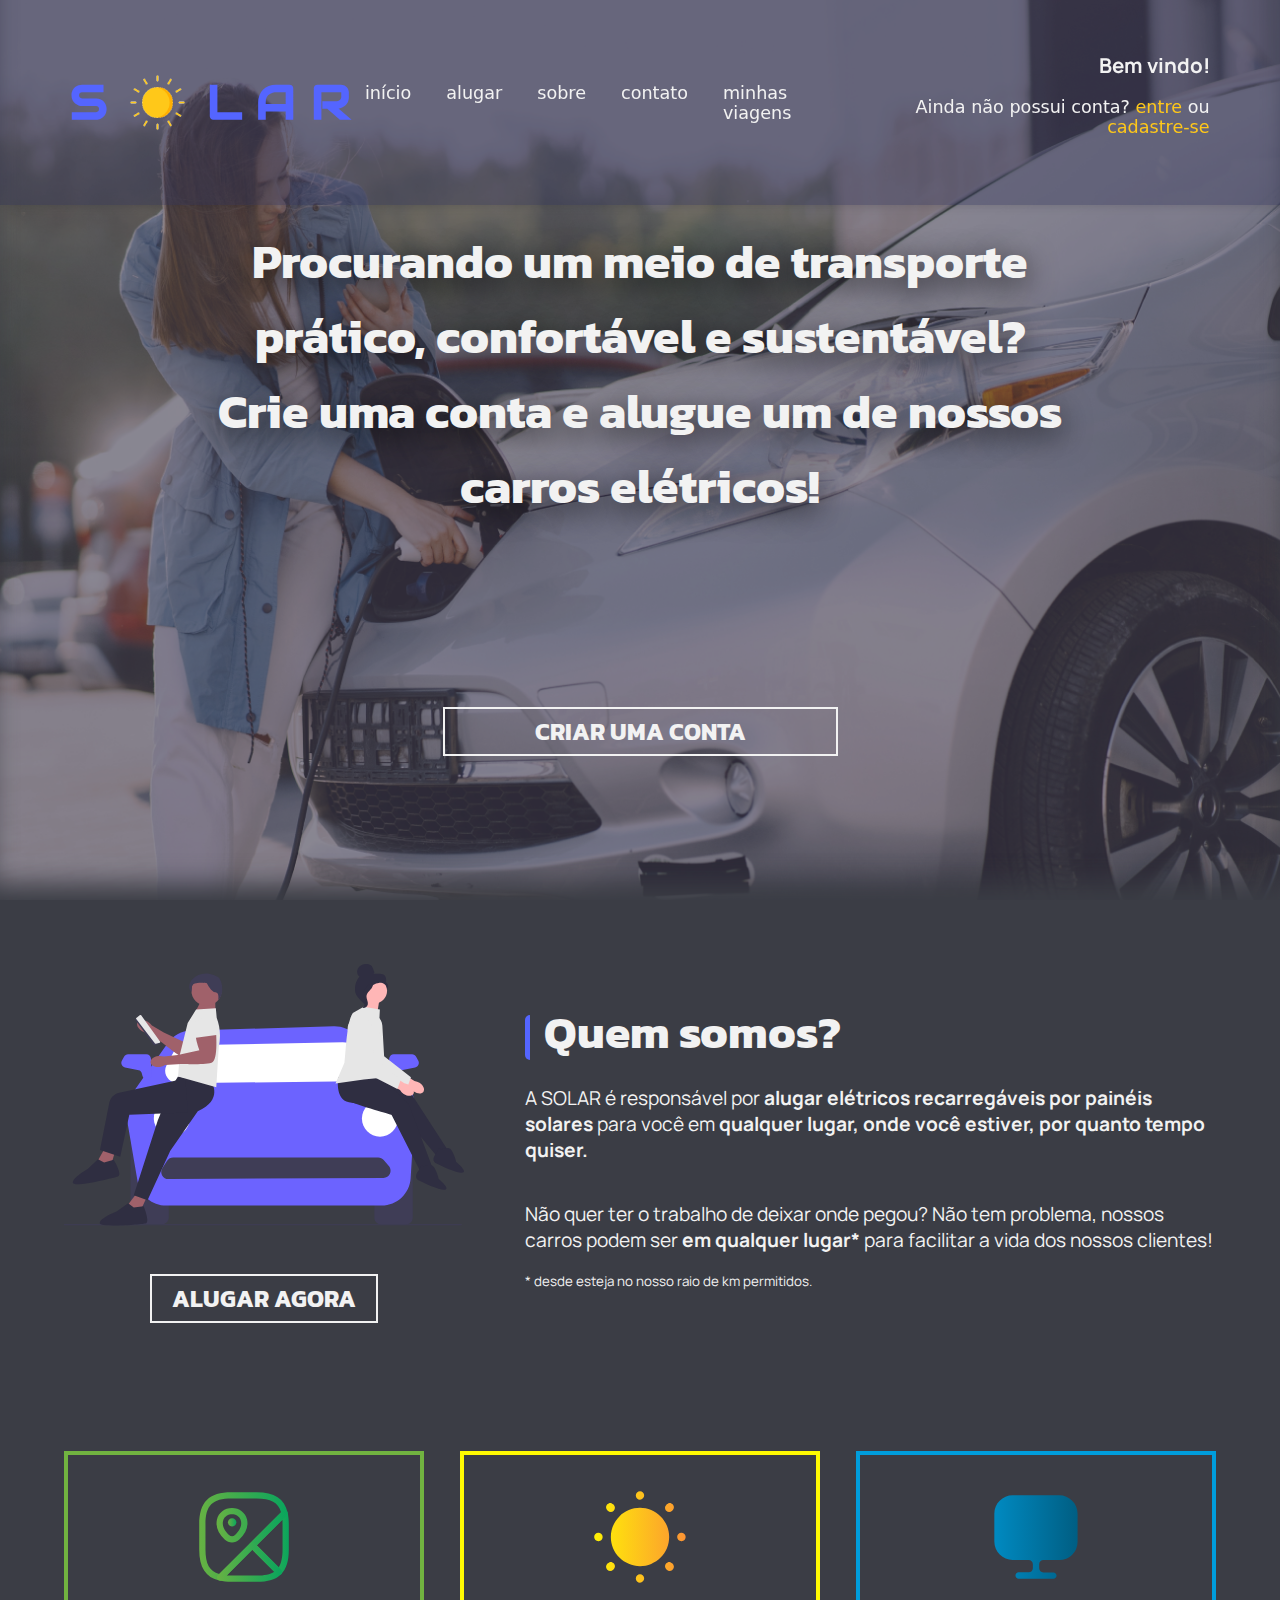
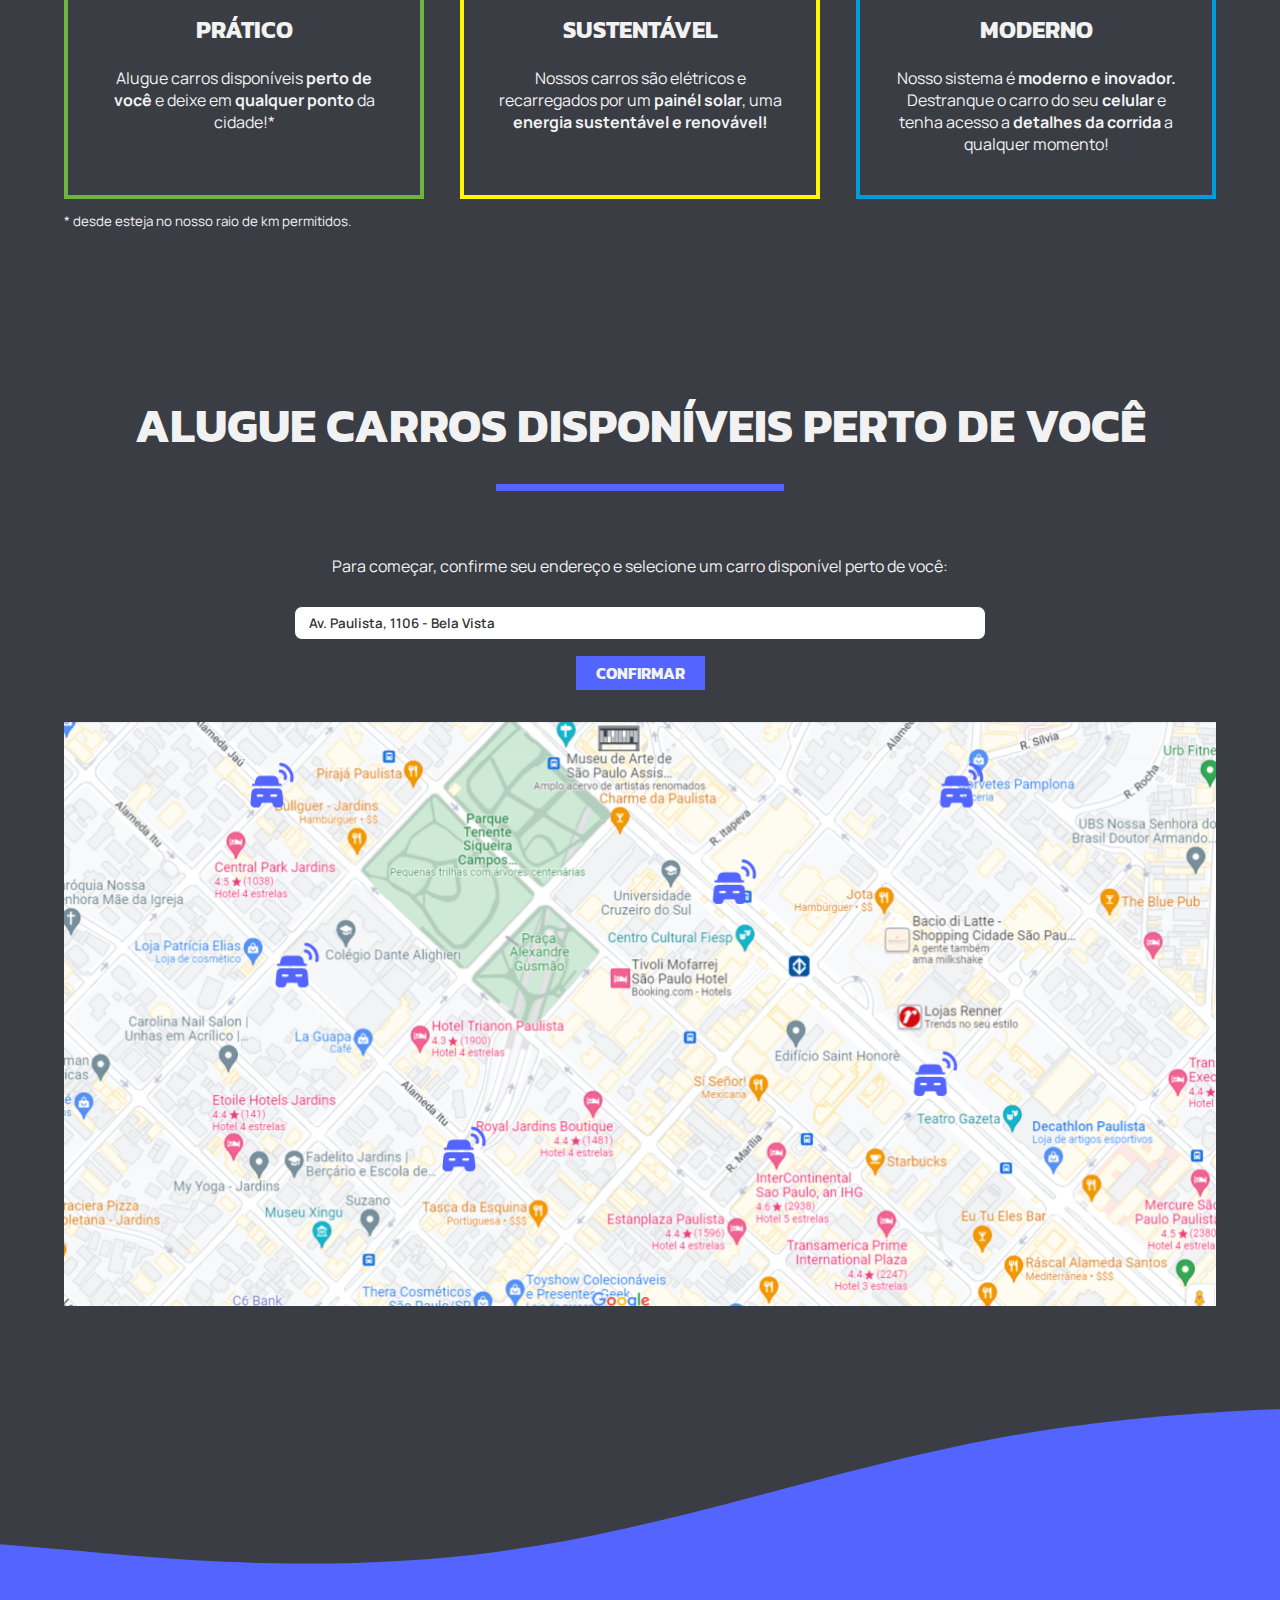
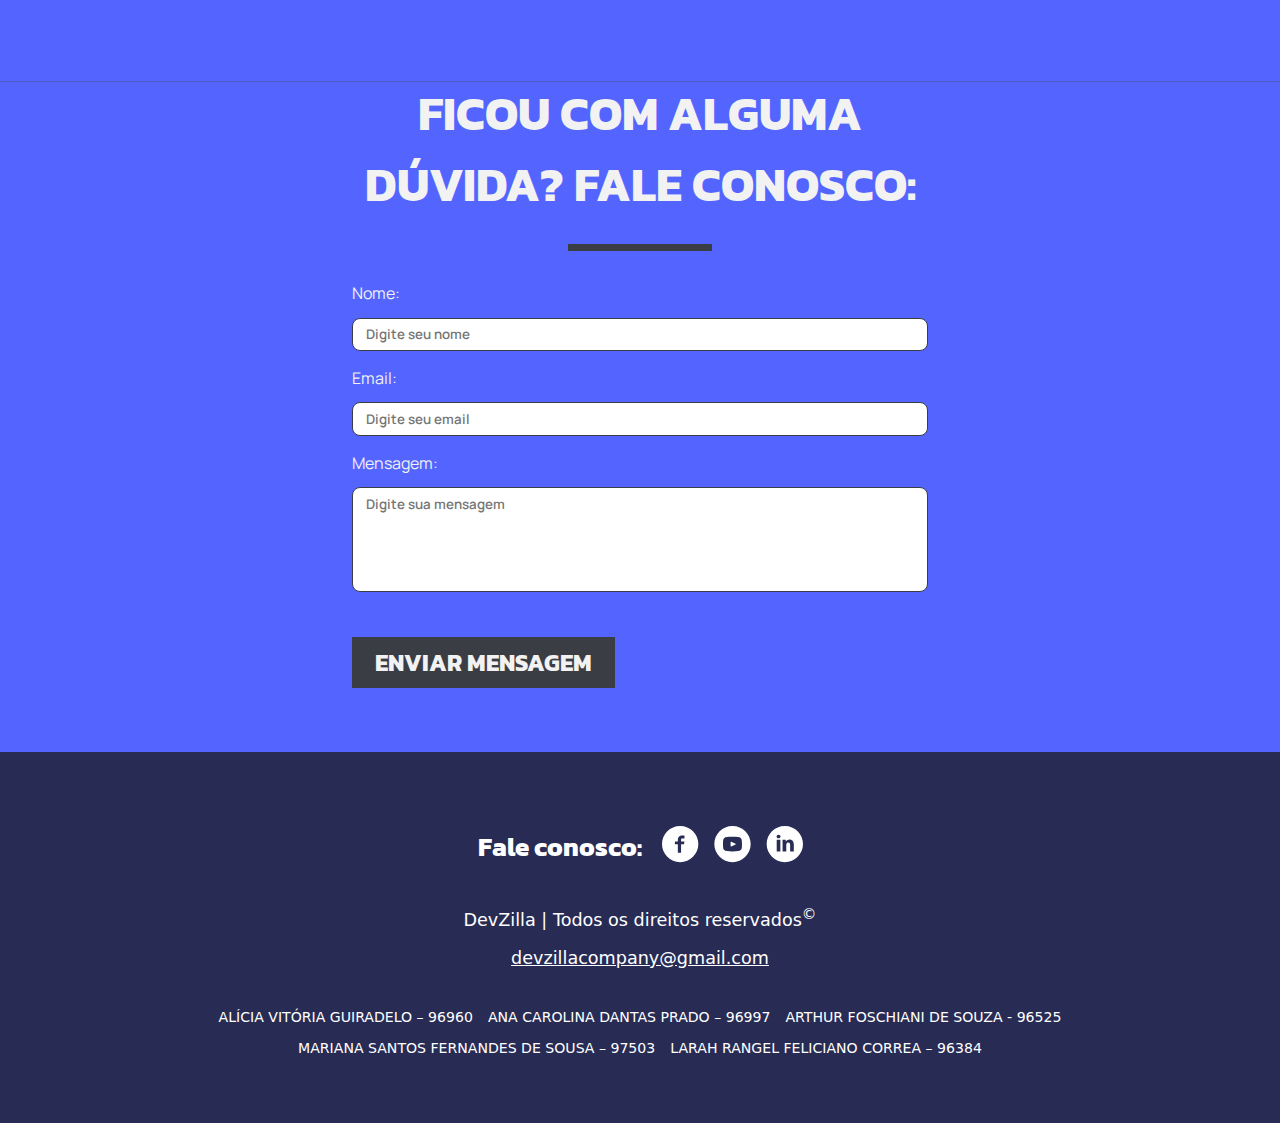
==== commit 9b040db6: "Nomes grupo" ====
--- a/Front/index.html
+++ b/Front/index.html
@@ -398,9 +398,19 @@
                     <li><a href="#"><img src="img/icons/icon_linkedin.svg"></a></li>
                 </ul>
             </div>
-
+            
             <p>DevZilla | Todos os direitos reservados<sup>©</sup></p>
             <a href="mailto:devzillacompany@gmail.com">devzillacompany@gmail.com</a>
+            
+            <div class="row nomes_footer">
+                <ul class="social_media">
+                    <li>ALÍCIA VITÓRIA GUIRADELO  – 96960</li>
+                    <li>ANA CAROLINA DANTAS PRADO – 96997</li>
+                    <li>ARTHUR FOSCHIANI DE SOUZA - 96525</li>
+                    <li>MARIANA SANTOS FERNANDES DE SOUSA – 97503</li>
+                    <li>LARAH RANGEL FELICIANO CORREA – 96384</li>
+                </ul>
+            </div>
 
         </footer>
 
--- a/Front/css/main.css
+++ b/Front/css/main.css
@@ -297,6 +297,23 @@
     color: #282C55;
 }
 
+.nomes_footer{
+    font-size: 0.8em;
+    flex-wrap: wrap;
+    margin-top: 3vh;
+}
+
+.nomes_footer ul{
+    flex-wrap: wrap;
+    text-align: center;
+    display: flex;
+    justify-content: center;
+}
+
+.nomes_footer ul li{
+    text-align: center;
+}
+
 @media screen and (max-width: 1300px) {
     #aluguel img{
         width: 100%;
